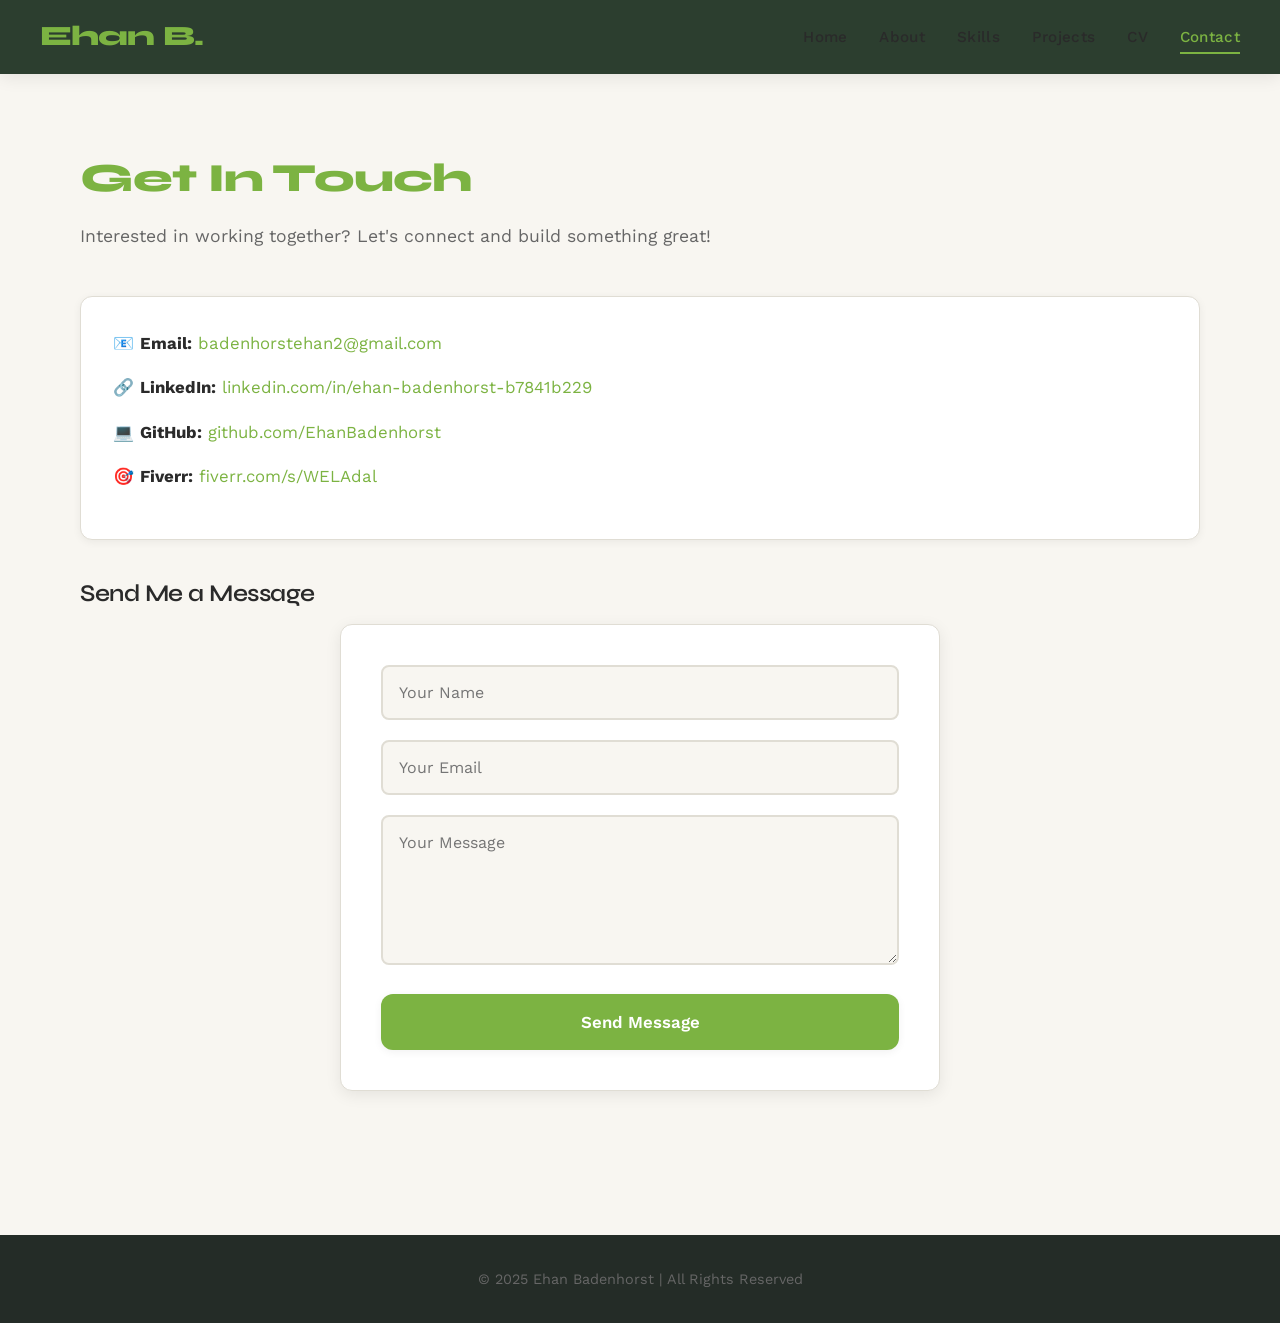
==== contact.html @ 73010ee7 "Add files via upload" ====
<!DOCTYPE html>
<html lang="en">

<head>
    <meta charset="UTF-8">
    <meta name="viewport" content="width=device-width, initial-scale=1.0">
    <title>Contact | Ehan Badenhorst</title>
    <link rel="stylesheet" href="style.css">
</head>

<body>
    <nav>
        <h1>Ehan B.</h1>
        <ul>
            <li><a href="home.html">Home</a></li>
            <li><a href="about.html">About</a></li>
            <li><a href="skills.html">Skills</a></li>
            <li><a href="projects.html">Projects</a></li>
            <li><a href="cv.html">CV</a></li>
            <li><a href="contact.html" class="active">Contact</a></li>
        </ul>
    </nav>

    <section>
        <h2>Get In Touch</h2>
        <p class="section-subtitle">Interested in working together? Let's connect and build something great!</p>

        <div class="contact-info">
            <p>📧 <strong>Email:</strong> <a href="mailto:badenhorstehan2@gmail.com" target="_blank">badenhorstehan2@gmail.com</a></p>
            <p>🔗 <strong>LinkedIn:</strong> <a href="https://www.linkedin.com/in/ehan-badenhorst-b7841b229/" target="_blank">linkedin.com/in/ehan-badenhorst-b7841b229</a></p>
            <p>💻 <strong>GitHub:</strong> <a href="https://github.com/EhanBadenhorst" target="_blank">github.com/EhanBadenhorst</a></p>
            <p>🎯 <strong>Fiverr:</strong> <a href="https://www.fiverr.com/s/WELAdal" target="_blank">fiverr.com/s/WELAdal</a></p>
        </div>

        <h3 style="margin-top: 2.5rem; margin-bottom: 1rem;">Send Me a Message</h3>

        <form action="https://formspree.io/f/movnrdbk" method="POST" class="contact-form">
            <input type="text" name="name" placeholder="Your Name" required>
            <input type="email" name="email" placeholder="Your Email" required>
            <textarea name="message" placeholder="Your Message" required></textarea>
            <button type="submit" class="btn btn-primary">Send Message</button>
        </form>
    </section>

    <footer>
        &copy; 2025 Ehan Badenhorst | All Rights Reserved
    </footer>
    <script src="features.js"></script>
</body>

</html>
---- style.css ----
/* Import Distinctive Google Fonts */

@import url('https://fonts.googleapis.com/css2?family=Syne:wght@400;600;700;800&family=Work+Sans:wght@300;400;500;600&display=swap');

/* -------------------------
   Theme variables - Enhanced
   ------------------------- */

:root {
    /* Light Theme - Agricultural/Earthy Sophistication */
    --bg-color: #f8f6f1;
    --bg-secondary: #ebe8df;
    --text-color: #2a2a2a;
    --text-muted: #666666;
    --accent-color: #7cb342;
    --accent-hover: #689f38;
    --accent-light: #aed581;
    --card-bg: #ffffff;
    --card-border: #e0ddd4;
    --nav-bg: #2c3e2f;
    --footer-bg: #242c27;
    --shadow-sm: 0 2px 8px rgba(0, 0, 0, 0.06);
    --shadow-md: 0 4px 16px rgba(0, 0, 0, 0.08);
    --shadow-lg: 0 8px 32px rgba(0, 0, 0, 0.12);
    --transition-speed: 0.3s;
    --border-radius: 12px;
}


/* Dark Mode Variables */

body.dark-theme {
    --bg-color: #0f1410;
    --bg-secondary: #1a1f1c;
    --text-color: #e8e8e8;
    --text-muted: #a0a0a0;
    --accent-color: #7cb342;
    --accent-hover: #8bc34a;
    --accent-light: #558b2f;
    --card-bg: #1e251f;
    --card-border: #2a332c;
    --nav-bg: #131713;
    --footer-bg: #0d0f0d;
    --shadow-sm: 0 2px 8px rgba(0, 0, 0, 0.3);
    --shadow-md: 0 4px 16px rgba(0, 0, 0, 0.4);
    --shadow-lg: 0 8px 32px rgba(0, 0, 0, 0.5);
}


/* -------------------------
   Base layout
   ------------------------- */

* {
    margin: 0;
    padding: 0;
    box-sizing: border-box;
}

body {
    background-color: var(--bg-color);
    color: var(--text-color);
    line-height: 1.7;
    font-family: 'Work Sans', -apple-system, BlinkMacSystemFont, sans-serif;
    transition: background-color var(--transition-speed) ease, color var(--transition-speed) ease;
    overflow-x: hidden;
    font-size: 16px;
    -webkit-font-smoothing: antialiased;
    -moz-osx-font-smoothing: grayscale;
}


/* -------------------------
   Typography Hierarchy
   ------------------------- */

h1,
h2,
h3,
h4,
h5,
h6 {
    font-family: 'Syne', sans-serif;
    font-weight: 700;
    line-height: 1.2;
    letter-spacing: -0.02em;
}

h2 {
    color: var(--accent-color);
    margin-bottom: 0.5em;
    font-size: 2.5rem;
    font-weight: 800;
}

h3 {
    color: var(--text-color);
    margin-bottom: 0.75em;
    margin-top: 1.5em;
    font-size: 1.5rem;
    font-weight: 600;
}

.section-subtitle {
    color: var(--text-muted);
    font-size: 1.1rem;
    margin-bottom: 2.5em;
    font-weight: 400;
}


/* -------------------------
   Navbar - Desktop
   ------------------------- */

nav {
    background: var(--nav-bg);
    padding: 1.25rem 2.5rem;
    display: flex;
    justify-content: space-between;
    align-items: center;
    position: sticky;
    top: 0;
    z-index: 1000;
    transition: all var(--transition-speed) ease;
    box-shadow: var(--shadow-md);
    backdrop-filter: blur(10px);
}

nav h1 {
    color: var(--accent-color);
    font-size: 1.75rem;
    font-weight: 800;
    animation: slideInLeft 0.6s ease;
    letter-spacing: -0.03em;
}

nav ul {
    list-style: none;
    display: flex;
    gap: 2rem;
    animation: slideInRight 0.6s ease;
}

nav ul li a {
    color: var(--text-color);
    text-decoration: none;
    font-weight: 500;
    position: relative;
    transition: color var(--transition-speed) ease;
    padding: 0.5rem 0;
    font-size: 0.95rem;
    letter-spacing: 0.02em;
}

nav ul li a::after {
    content: '';
    position: absolute;
    bottom: 0;
    left: 50%;
    width: 0;
    height: 2px;
    background: var(--accent-color);
    transition: width 0.3s ease, left 0.3s ease;
}

nav ul li a:hover::after,
nav ul li a.active::after {
    width: 100%;
    left: 0;
}

nav ul li a:hover,
nav ul li a.active {
    color: var(--accent-color);
}


/* -------------------------
   Mobile Nav Scroll Hide
   ------------------------- */

nav {
    transition: transform 0.3s ease, opacity 0.3s ease, background var(--transition-speed) ease;
}

nav.nav-hidden {
    transform: translateY(-100%);
    opacity: 0;
    pointer-events: none;
}

@media (min-width: 769px) {
    nav.nav-hidden {
        transform: translateY(0);
        opacity: 1;
        pointer-events: all;
    }
}


/* -------------------------
   Theme Toggle Button
   ------------------------- */

.theme-toggle {
    background: var(--accent-color);
    color: white;
    border: none;
    padding: 0.65rem 1.25rem;
    border-radius: 50px;
    cursor: pointer;
    font-weight: 600;
    transition: all var(--transition-speed) ease;
    margin-left: 2rem;
    display: flex;
    align-items: center;
    gap: 0.5rem;
    font-family: 'Work Sans', sans-serif;
    font-size: 0.9rem;
    box-shadow: var(--shadow-sm);
}

.theme-toggle:hover {
    transform: translateY(-2px);
    box-shadow: var(--shadow-md);
    background: var(--accent-hover);
}


/* -------------------------
   Page sections
   ------------------------- */

section {
    padding: 5rem 2.5rem;
    max-width: 1200px;
    margin: auto;
    animation: fadeInUp 0.8s ease;
}

section p {
    margin-bottom: 1.2em;
    animation: fadeIn 0.8s ease;
    color: var(--text-color);
}


/* -------------------------
   Buttons - Enhanced
   ------------------------- */

.btn {
    display: inline-block;
    padding: 0.8rem 1.75rem;
    background: var(--accent-color);
    color: white;
    border-radius: var(--border-radius);
    text-decoration: none;
    transition: all var(--transition-speed) ease;
    margin-right: 0.75rem;
    margin-top: 0.75rem;
    font-weight: 600;
    font-family: 'Work Sans', sans-serif;
    font-size: 0.95rem;
    border: 2px solid transparent;
    box-shadow: var(--shadow-sm);
}

.btn:hover {
    transform: translateY(-3px);
    background: var(--accent-hover);
    box-shadow: var(--shadow-md);
}

.btn-primary {
    background: var(--accent-color);
    color: white;
}

.btn-secondary {
    background: transparent;
    color: var(--accent-color);
    border: 2px solid var(--accent-color);
}

.btn-secondary:hover {
    background: var(--accent-color);
    color: white;
}


/* -------------------------
   Project Filters - Enhanced
   ------------------------- */

.project-filters {
    display: flex;
    gap: 0.75rem;
    flex-wrap: wrap;
    margin-bottom: 3rem;
    animation: fadeIn 0.6s ease;
}

.filter-btn {
    padding: 0.65rem 1.5rem;
    background: var(--card-bg);
    color: var(--text-color);
    border: 2px solid var(--card-border);
    border-radius: 50px;
    cursor: pointer;
    font-weight: 500;
    transition: all var(--transition-speed) ease;
    font-family: 'Work Sans', sans-serif;
    font-size: 0.9rem;
}

.filter-btn:hover {
    border-color: var(--accent-color);
    transform: translateY(-2px);
    box-shadow: var(--shadow-sm);
}

.filter-btn.active {
    background: var(--accent-color);
    color: white;
    border-color: var(--accent-color);
}


/* -------------------------
   Project Cards - Premium Design
   ------------------------- */

.projects {
    display: grid;
    grid-template-columns: repeat(auto-fit, minmax(320px, 1fr));
    gap: 2rem;
}

.card {
    background: var(--card-bg);
    padding: 2rem;
    border-radius: var(--border-radius);
    transition: all var(--transition-speed) ease;
    animation: fadeInUp 0.6s ease;
    animation-fill-mode: both;
    border: 1px solid var(--card-border);
    box-shadow: var(--shadow-sm);
    position: relative;
    overflow: hidden;
}

.card::before {
    content: '';
    position: absolute;
    top: 0;
    left: 0;
    width: 100%;
    height: 4px;
    background: linear-gradient(90deg, var(--accent-color), var(--accent-light));
    transform: scaleX(0);
    transform-origin: left;
    transition: transform var(--transition-speed) ease;
}

.card:hover::before {
    transform: scaleX(1);
}

.card:nth-child(1) {
    animation-delay: 0.1s;
}

.card:nth-child(2) {
    animation-delay: 0.2s;
}

.card:nth-child(3) {
    animation-delay: 0.3s;
}

.card:nth-child(4) {
    animation-delay: 0.4s;
}

.card:hover {
    transform: translateY(-8px);
    box-shadow: var(--shadow-lg);
    border-color: var(--accent-color);
}

.card.hidden {
    display: none;
}

.card h3 {
    margin-top: 0.5rem;
    margin-bottom: 0.5rem;
    font-size: 1.5rem;
}

.card p {
    margin-bottom: 0.75rem;
    line-height: 1.6;
}


/* -------------------------
   Featured Project Card
   ------------------------- */

.featured-card {
    grid-column: 1 / -1;
    background: linear-gradient(135deg, var(--card-bg) 0%, var(--bg-secondary) 100%);
    border: 2px solid var(--accent-color);
    padding: 2.5rem;
    box-shadow: var(--shadow-lg);
}

.featured-card::before {
    background: linear-gradient(90deg, var(--accent-color), var(--accent-hover));
    height: 6px;
    transform: scaleX(1);
}

.featured-badge {
    display: inline-block;
    background: var(--accent-color);
    color: white;
    padding: 0.5rem 1rem;
    border-radius: 50px;
    font-size: 0.85rem;
    font-weight: 600;
    margin-bottom: 1rem;
    letter-spacing: 0.05em;
}

.project-subtitle {
    color: var(--text-muted);
    font-size: 1.1rem;
    font-style: italic;
    margin-bottom: 1rem;
}

.tech-stack {
    display: flex;
    flex-wrap: wrap;
    gap: 0.5rem;
    margin: 1.25rem 0;
}

.tech-tag {
    background: var(--bg-secondary);
    color: var(--text-color);
    padding: 0.4rem 0.9rem;
    border-radius: 6px;
    font-size: 0.85rem;
    font-weight: 500;
    border: 1px solid var(--card-border);
}

.key-feature {
    background: var(--bg-secondary);
    padding: 1rem;
    border-radius: 8px;
    border-left: 4px solid var(--accent-color);
    margin: 1.25rem 0;
}

.project-links {
    display: flex;
    gap: 1rem;
    margin-top: 1.5rem;
    flex-wrap: wrap;
}


/* -------------------------
   CV & Profile - Enhanced
   ------------------------- */

.cv-img {
    max-width: 100%;
    height: auto;
    border: 1px solid var(--card-border);
    border-radius: var(--border-radius);
    transition: transform var(--transition-speed) ease;
    box-shadow: var(--shadow-md);
}

.cv-img:hover {
    transform: scale(1.02);
    box-shadow: var(--shadow-lg);
}

.intro-container {
    display: flex;
    align-items: flex-start;
    gap: 3rem;
    flex-wrap: wrap;
    animation: fadeInUp 0.8s ease;
}

.profile-pic {
    width: 240px;
    height: 240px;
    object-fit: cover;
    border-radius: 20px;
    box-shadow: var(--shadow-lg);
    border: 4px solid var(--accent-color);
    background: var(--bg-secondary);
    margin-bottom: 1rem;
    transition: all var(--transition-speed) ease;
    animation: fadeIn 1s ease;
}

.profile-pic:hover {
    transform: scale(1.05) rotate(-2deg);
    box-shadow: var(--shadow-lg);
}

.intro-text {
    flex: 1 1 400px;
    min-width: 300px;
}

.intro-text h2 {
    margin-bottom: 0.5rem;
}


/* -------------------------
   Skills List - Enhanced
   ------------------------- */

section ul {
    list-style: none;
    padding-left: 0;
}

section ul li {
    padding: 1rem 1.25rem;
    margin: 0.75rem 0;
    background: var(--card-bg);
    border-radius: var(--border-radius);
    transition: all var(--transition-speed) ease;
    animation: fadeInLeft 0.6s ease;
    animation-fill-mode: both;
    border-left: 4px solid transparent;
    border: 1px solid var(--card-border);
    box-shadow: var(--shadow-sm);
}

section ul li:nth-child(1) {
    animation-delay: 0.1s;
}

section ul li:nth-child(2) {
    animation-delay: 0.15s;
}

section ul li:nth-child(3) {
    animation-delay: 0.2s;
}

section ul li:nth-child(4) {
    animation-delay: 0.25s;
}

section ul li:nth-child(5) {
    animation-delay: 0.3s;
}

section ul li:hover {
    transform: translateX(10px);
    border-left-color: var(--accent-color);
    box-shadow: var(--shadow-md);
}


/* -------------------------
   Contact Page Styles
   ------------------------- */

.contact-info {
    background: var(--card-bg);
    padding: 2rem;
    border-radius: var(--border-radius);
    margin-bottom: 2rem;
    border: 1px solid var(--card-border);
    box-shadow: var(--shadow-sm);
}

.contact-info p {
    margin-bottom: 1rem;
    font-size: 1.05rem;
}

.contact-info a {
    color: var(--accent-color);
    text-decoration: none;
    transition: color var(--transition-speed) ease;
}

.contact-info a:hover {
    color: var(--accent-hover);
    text-decoration: underline;
}

.contact-form {
    background: var(--card-bg);
    padding: 2.5rem;
    border-radius: var(--border-radius);
    box-shadow: var(--shadow-md);
    max-width: 600px;
    margin: 0 auto;
    border: 1px solid var(--card-border);
}

.contact-form input[type="text"],
.contact-form input[type="email"],
.contact-form textarea {
    width: 100%;
    padding: 1rem;
    margin-bottom: 1.25rem;
    border: 2px solid var(--card-border);
    border-radius: 8px;
    font-size: 1rem;
    font-family: 'Work Sans', sans-serif;
    background: var(--bg-color);
    color: var(--text-color);
    transition: border-color var(--transition-speed) ease, box-shadow var(--transition-speed) ease;
    box-sizing: border-box;
}

.contact-form input[type="text"]:focus,
.contact-form input[type="email"]:focus,
.contact-form textarea:focus {
    border-color: var(--accent-color);
    outline: none;
    box-shadow: 0 0 0 3px rgba(124, 179, 66, 0.1);
}

.contact-form textarea {
    min-height: 150px;
    resize: vertical;
}

.contact-form button.btn {
    width: 100%;
    margin: 0;
    padding: 1rem;
    font-size: 1.05rem;
    cursor: pointer;
}


/* -------------------------
   Footer - Enhanced
   ------------------------- */

footer {
    text-align: center;
    padding: 2rem;
    background: var(--footer-bg);
    margin-top: 4rem;
    font-size: 0.9rem;
    transition: background var(--transition-speed) ease;
    color: var(--text-muted);
}


/* -------------------------
   Animations
   ------------------------- */

@keyframes fadeIn {
    from {
        opacity: 0;
    }
    to {
        opacity: 1;
    }
}

@keyframes fadeInUp {
    from {
        opacity: 0;
        transform: translateY(30px);
    }
    to {
        opacity: 1;
        transform: translateY(0);
    }
}

@keyframes fadeInLeft {
    from {
        opacity: 0;
        transform: translateX(-20px);
    }
    to {
        opacity: 1;
        transform: translateX(0);
    }
}

@keyframes slideInLeft {
    from {
        opacity: 0;
        transform: translateX(-50px);
    }
    to {
        opacity: 1;
        transform: translateX(0);
    }
}

@keyframes slideInRight {
    from {
        opacity: 0;
        transform: translateX(50px);
    }
    to {
        opacity: 1;
        transform: translateX(0);
    }
}

.scroll-reveal {
    opacity: 0;
    transform: translateY(30px);
    transition: opacity 0.6s ease, transform 0.6s ease;
}

.scroll-reveal.revealed {
    opacity: 1;
    transform: translateY(0);
}


/* -------------------------
   MOBILE RESPONSIVE
   ------------------------- */

@media (max-width: 768px) {
    /* Typography adjustments */
    h2 {
        font-size: 2rem;
    }
    h3 {
        font-size: 1.3rem;
    }
    /* Navigation - Stack vertically, compact */
    nav {
        flex-direction: column;
        gap: 1rem;
        padding: 1rem 1.5rem;
    }
    nav h1 {
        font-size: 1.5rem;
    }
    nav ul {
        flex-direction: column;
        gap: 0.5rem;
        text-align: center;
        width: 100%;
    }
    nav ul li a {
        font-size: 0.9rem;
        padding: 0.65rem 1rem;
        display: block;
    }
    .theme-toggle {
        margin-left: 0;
        font-size: 0.85rem;
        padding: 0.6rem 1.2rem;
    }
    /* Content adjustments */
    section {
        padding: 3rem 1.5rem;
    }
    .intro-container {
        flex-direction: column;
        align-items: center;
        text-align: center;
        gap: 2rem;
    }
    .profile-pic {
        width: 200px;
        height: 200px;
        margin-bottom: 1.5rem;
    }
    .intro-text {
        min-width: 0;
    }
    /* Project filters wrap better */
    .project-filters {
        justify-content: center;
        gap: 0.5rem;
    }
    .filter-btn {
        font-size: 0.85rem;
        padding: 0.5rem 1rem;
    }
    /* Cards full width on small screens */
    .projects {
        grid-template-columns: 1fr;
        gap: 1.5rem;
    }
    .featured-card {
        padding: 1.75rem;
    }
    .tech-stack {
        gap: 0.4rem;
    }
    .tech-tag {
        font-size: 0.8rem;
        padding: 0.35rem 0.75rem;
    }
    /* Buttons stack better */
    .btn {
        display: block;
        margin: 0.5rem auto;
        text-align: center;
        max-width: 280px;
    }
    .project-links {
        flex-direction: column;
        gap: 0.5rem;
    }
    .project-links .btn {
        width: 100%;
        max-width: none;
    }
}


/* Extra small screens */

@media (max-width: 480px) {
    h2 {
        font-size: 1.75rem;
    }
    nav h1 {
        font-size: 1.3rem;
    }
    nav ul li a {
        font-size: 0.85rem;
        padding: 0.5rem 0.75rem;
    }
    .theme-toggle {
        font-size: 0.8rem;
        padding: 0.5rem 1rem;
    }
    .profile-pic {
        width: 170px;
        height: 170px;
    }
    section {
        padding: 2.5rem 1.25rem;
    }
    .card {
        padding: 1.5rem;
    }
    .featured-card {
        padding: 1.5rem;
    }
}
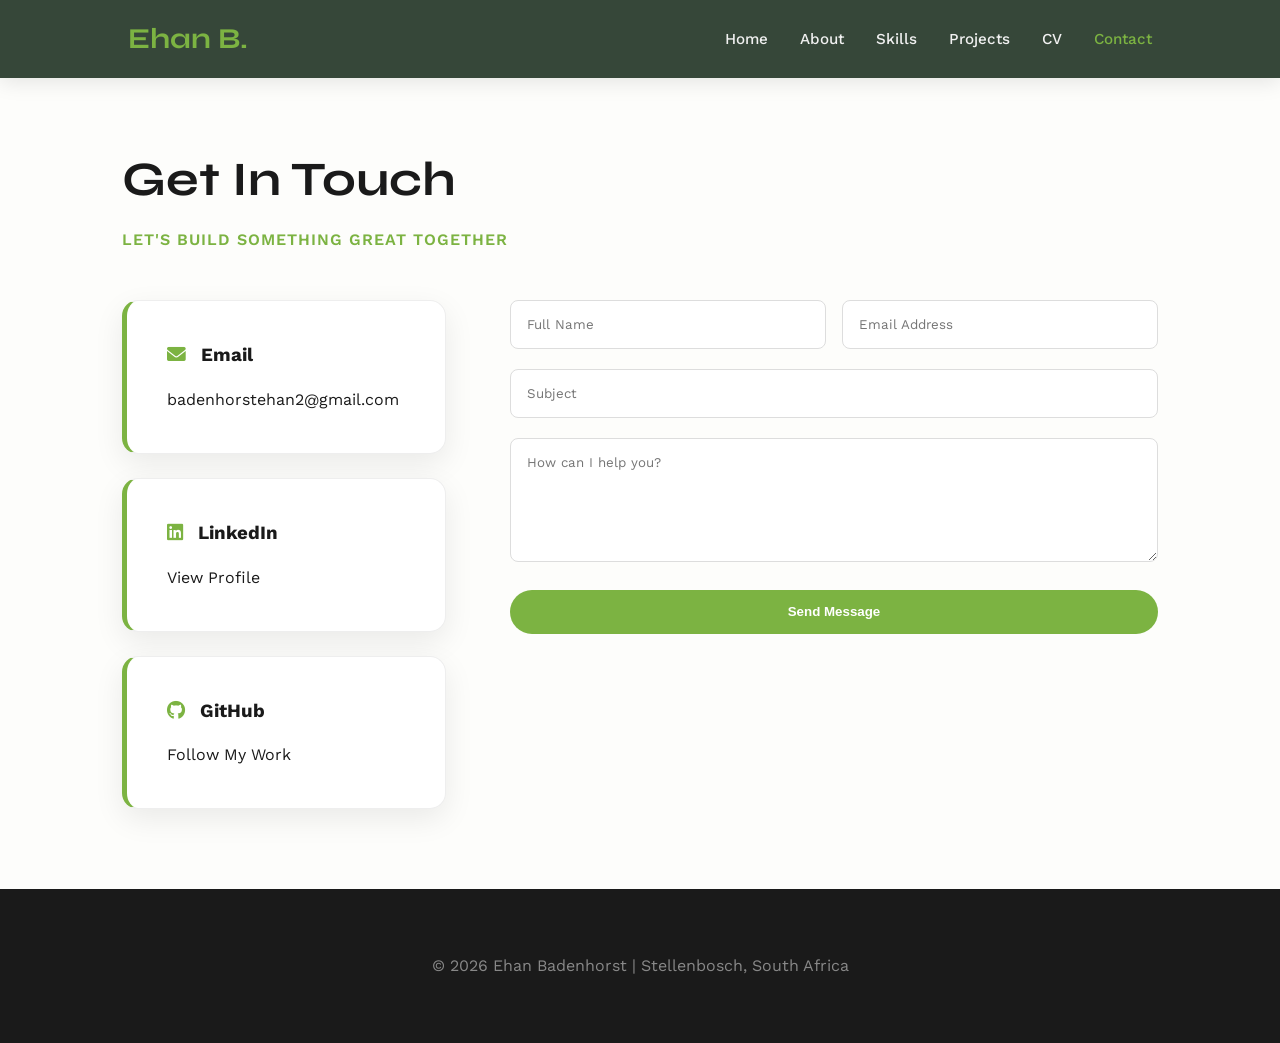
==== commit 4958b353: "Fixing contact pedge and css" ====
--- a/contact.html
+++ b/contact.html
@@ -6,6 +6,7 @@
     <meta name="viewport" content="width=device-width, initial-scale=1.0">
     <title>Contact | Ehan Badenhorst</title>
     <link rel="stylesheet" href="style.css">
+    <link rel="stylesheet" href="https://cdnjs.cloudflare.com/ajax/libs/font-awesome/6.0.0/css/all.min.css">
 </head>
 
 <body>
@@ -23,29 +24,43 @@
 
     <section>
         <h2>Get In Touch</h2>
-        <p class="section-subtitle">Interested in working together? Let's connect and build something great!</p>
+        <span class="section-subtitle">Let's build something great together</span>
 
-        <div class="contact-info">
-            <p>📧 <strong>Email:</strong> <a href="mailto:badenhorstehan2@gmail.com" target="_blank">badenhorstehan2@gmail.com</a></p>
-            <p>🔗 <strong>LinkedIn:</strong> <a href="https://www.linkedin.com/in/ehan-badenhorst-b7841b229/" target="_blank">linkedin.com/in/ehan-badenhorst-b7841b229</a></p>
-            <p>💻 <strong>GitHub:</strong> <a href="https://github.com/EhanBadenhorst" target="_blank">github.com/EhanBadenhorst</a></p>
-            <p>🎯 <strong>Fiverr:</strong> <a href="https://www.fiverr.com/s/WELAdal" target="_blank">fiverr.com/s/WELAdal</a></p>
+        <div class="intro-container" style="align-items: flex-start; gap: 4rem;">
+            <div class="contact-sidebar">
+                <div class="card" style="margin-bottom: 1.5rem; border-left: 5px solid var(--primary);">
+                    <h3 style="margin-top: 0;"><i class="fa-solid fa-envelope" style="color: var(--primary); margin-right: 10px;"></i> Email</h3>
+                    <p><a href="mailto:badenhorstehan2@gmail.com" style="text-decoration: none; color: var(--text-main);">badenhorstehan2@gmail.com</a></p>
+                </div>
+
+                <div class="card" style="margin-bottom: 1.5rem; border-left: 5px solid var(--primary);">
+                    <h3 style="margin-top: 0;"><i class="fa-brands fa-linkedin" style="color: var(--primary); margin-right: 10px;"></i> LinkedIn</h3>
+                    <p><a href="https://www.linkedin.com/in/ehan-badenhorst-b7841b229/" target="_blank" style="text-decoration: none; color: var(--text-main);">View Profile</a></p>
+                </div>
+
+                <div class="card" style="border-left: 5px solid var(--primary);">
+                    <h3 style="margin-top: 0;"><i class="fa-brands fa-github" style="color: var(--primary); margin-right: 10px;"></i> GitHub</h3>
+                    <p><a href="https://github.com/ecode-22" style="text-decoration: none; color: var(--text-main);">Follow My Work</a></p>
+                </div>
+            </div>
+
+            <div class="contact-main">
+                <form action="https://formspree.io/f/movnrdbk" method="POST" class="contact-form" style="max-width: 100%; margin: 0;">
+                    <div style="display: grid; grid-template-columns: 1fr 1fr; gap: 1rem;">
+                        <input type="text" name="name" placeholder="Full Name" required>
+                        <input type="email" name="email" placeholder="Email Address" required>
+                    </div>
+                    <input type="text" name="subject" placeholder="Subject">
+                    <textarea name="message" placeholder="How can I help you?" rows="6" required></textarea>
+                    <button type="submit" class="btn btn-primary" style="width: 100%;">Send Message</button>
+                </form>
+            </div>
         </div>
-
-        <h3 style="margin-top: 2.5rem; margin-bottom: 1rem;">Send Me a Message</h3>
-
-        <form action="https://formspree.io/f/movnrdbk" method="POST" class="contact-form">
-            <input type="text" name="name" placeholder="Your Name" required>
-            <input type="email" name="email" placeholder="Your Email" required>
-            <textarea name="message" placeholder="Your Message" required></textarea>
-            <button type="submit" class="btn btn-primary">Send Message</button>
-        </form>
     </section>
 
     <footer>
-        &copy; 2025 Ehan Badenhorst | All Rights Reserved
+        &copy; 2026 Ehan Badenhorst | Stellenbosch, South Africa
     </footer>
-    <script src="features.js"></script>
 </body>
 
 </html>
--- a/style.css
+++ b/style.css
@@ -1,55 +1,16 @@
-/* Import Distinctive Google Fonts */
-
-@import url('https://fonts.googleapis.com/css2?family=Syne:wght@400;600;700;800&family=Work+Sans:wght@300;400;500;600&display=swap');
-
-/* -------------------------
-   Theme variables - Enhanced
-   ------------------------- */
-
+/* Ehan Badenhorst - Premium Portfolio Styling */
+
+@import url('https://fonts.googleapis.com/css2?family=Syne:wght@600;800&family=Work+Sans:wght@300;400;500&display=swap');
 :root {
-    /* Light Theme - Agricultural/Earthy Sophistication */
-    --bg-color: #f8f6f1;
-    --bg-secondary: #ebe8df;
-    --text-color: #2a2a2a;
-    --text-muted: #666666;
-    --accent-color: #7cb342;
-    --accent-hover: #689f38;
-    --accent-light: #aed581;
-    --card-bg: #ffffff;
-    --card-border: #e0ddd4;
-    --nav-bg: #2c3e2f;
-    --footer-bg: #242c27;
-    --shadow-sm: 0 2px 8px rgba(0, 0, 0, 0.06);
-    --shadow-md: 0 4px 16px rgba(0, 0, 0, 0.08);
-    --shadow-lg: 0 8px 32px rgba(0, 0, 0, 0.12);
-    --transition-speed: 0.3s;
-    --border-radius: 12px;
-}
-
-
-/* Dark Mode Variables */
-
-body.dark-theme {
-    --bg-color: #0f1410;
-    --bg-secondary: #1a1f1c;
-    --text-color: #e8e8e8;
-    --text-muted: #a0a0a0;
-    --accent-color: #7cb342;
-    --accent-hover: #8bc34a;
-    --accent-light: #558b2f;
-    --card-bg: #1e251f;
-    --card-border: #2a332c;
-    --nav-bg: #131713;
-    --footer-bg: #0d0f0d;
-    --shadow-sm: 0 2px 8px rgba(0, 0, 0, 0.3);
-    --shadow-md: 0 4px 16px rgba(0, 0, 0, 0.4);
-    --shadow-lg: 0 8px 32px rgba(0, 0, 0, 0.5);
-}
-
-
-/* -------------------------
-   Base layout
-   ------------------------- */
+    --primary: #7cb342;
+    --primary-dark: #558b2f;
+    --bg-light: #fdfdfb;
+    --text-main: #1a1a1a;
+    --text-muted: #5f6368;
+    --glass-nav: rgba(44, 62, 47, 0.95);
+    --card-shadow: 0 10px 30px rgba(0, 0, 0, 0.08);
+    --radius: 16px;
+}
 
 * {
     margin: 0;
@@ -58,564 +19,245 @@
 }
 
 body {
-    background-color: var(--bg-color);
-    color: var(--text-color);
-    line-height: 1.7;
-    font-family: 'Work Sans', -apple-system, BlinkMacSystemFont, sans-serif;
-    transition: background-color var(--transition-speed) ease, color var(--transition-speed) ease;
+    font-family: 'Work Sans', sans-serif;
+    background-color: var(--bg-light);
+    color: var(--text-main);
+    line-height: 1.6;
     overflow-x: hidden;
-    font-size: 16px;
-    -webkit-font-smoothing: antialiased;
-    -moz-osx-font-smoothing: grayscale;
-}
-
-
-/* -------------------------
-   Typography Hierarchy
-   ------------------------- */
-
-h1,
-h2,
-h3,
-h4,
-h5,
-h6 {
-    font-family: 'Syne', sans-serif;
-    font-weight: 700;
-    line-height: 1.2;
-    letter-spacing: -0.02em;
-}
-
-h2 {
-    color: var(--accent-color);
-    margin-bottom: 0.5em;
-    font-size: 2.5rem;
-    font-weight: 800;
-}
-
-h3 {
-    color: var(--text-color);
-    margin-bottom: 0.75em;
-    margin-top: 1.5em;
-    font-size: 1.5rem;
-    font-weight: 600;
-}
-
-.section-subtitle {
-    color: var(--text-muted);
-    font-size: 1.1rem;
-    margin-bottom: 2.5em;
-    font-weight: 400;
-}
-
-
-/* -------------------------
-   Navbar - Desktop
-   ------------------------- */
+}
+
+
+/* Glassmorphism Navigation */
 
 nav {
-    background: var(--nav-bg);
-    padding: 1.25rem 2.5rem;
+    background: var(--glass-nav);
+    backdrop-filter: blur(10px);
+    padding: 1rem 10%;
     display: flex;
     justify-content: space-between;
     align-items: center;
     position: sticky;
     top: 0;
     z-index: 1000;
-    transition: all var(--transition-speed) ease;
-    box-shadow: var(--shadow-md);
-    backdrop-filter: blur(10px);
+    box-shadow: 0 4px 20px rgba(0, 0, 0, 0.1);
 }
 
 nav h1 {
-    color: var(--accent-color);
-    font-size: 1.75rem;
-    font-weight: 800;
-    animation: slideInLeft 0.6s ease;
-    letter-spacing: -0.03em;
+    color: var(--primary);
+    font-family: 'Syne';
+    font-size: 1.8rem;
 }
 
 nav ul {
+    display: flex;
     list-style: none;
-    display: flex;
     gap: 2rem;
-    animation: slideInRight 0.6s ease;
 }
 
 nav ul li a {
-    color: var(--text-color);
+    color: #f1f1f1;
     text-decoration: none;
     font-weight: 500;
-    position: relative;
-    transition: color var(--transition-speed) ease;
-    padding: 0.5rem 0;
     font-size: 0.95rem;
-    letter-spacing: 0.02em;
-}
-
-nav ul li a::after {
-    content: '';
-    position: absolute;
-    bottom: 0;
-    left: 50%;
-    width: 0;
-    height: 2px;
-    background: var(--accent-color);
-    transition: width 0.3s ease, left 0.3s ease;
-}
-
-nav ul li a:hover::after,
-nav ul li a.active::after {
-    width: 100%;
-    left: 0;
+    transition: color 0.3s;
 }
 
 nav ul li a:hover,
 nav ul li a.active {
-    color: var(--accent-color);
-}
-
-
-/* -------------------------
-   Mobile Nav Scroll Hide
-   ------------------------- */
-
-nav {
-    transition: transform 0.3s ease, opacity 0.3s ease, background var(--transition-speed) ease;
-}
-
-nav.nav-hidden {
-    transform: translateY(-100%);
-    opacity: 0;
-    pointer-events: none;
-}
-
-@media (min-width: 769px) {
-    nav.nav-hidden {
-        transform: translateY(0);
-        opacity: 1;
-        pointer-events: all;
-    }
-}
-
-
-/* -------------------------
-   Theme Toggle Button
-   ------------------------- */
-
-.theme-toggle {
-    background: var(--accent-color);
+    color: var(--primary);
+}
+
+
+/* Main Section Layout */
+
+section {
+    max-width: 1100px;
+    margin: 4rem auto;
+    padding: 0 2rem;
+}
+
+h2 {
+    font-family: 'Syne';
+    font-size: 3rem;
+    margin-bottom: 0.5rem;
+    color: var(--text-main);
+}
+
+.section-subtitle {
+    color: var(--primary);
+    font-weight: 600;
+    text-transform: uppercase;
+    letter-spacing: 1px;
+    margin-bottom: 3rem;
+    display: block;
+}
+
+
+/* Intro / Profile Section */
+
+.intro-container {
+    display: grid;
+    grid-template-columns: 1fr 2fr;
+    gap: 4rem;
+    align-items: center;
+}
+
+.profile-pic {
+    width: 100%;
+    max-width: 320px;
+    border-radius: var(--radius);
+    box-shadow: var(--card-shadow);
+    border: 5px solid white;
+    transform: rotate(-2deg);
+    transition: 0.5s;
+}
+
+.profile-pic:hover {
+    transform: rotate(0deg) scale(1.02);
+}
+
+
+/* Modern Project Cards */
+
+.projects {
+    display: grid;
+    grid-template-columns: repeat(auto-fit, minmax(300px, 1fr));
+    gap: 2rem;
+}
+
+.card {
+    background: white;
+    padding: 2.5rem;
+    border-radius: var(--radius);
+    box-shadow: var(--card-shadow);
+    border: 1px solid #eee;
+    transition: all 0.4s cubic-bezier(0.175, 0.885, 0.32, 1.275);
+}
+
+.card:hover {
+    transform: translateY(-12px);
+    border-color: var(--primary);
+}
+
+.card h3 {
+    margin-bottom: 1rem;
+    color: var(--text-main);
+}
+
+
+/* List Styles */
+
+ul.skill-list {
+    list-style: none;
+}
+
+ul.skill-list li {
+    background: white;
+    margin-bottom: 1rem;
+    padding: 1.5rem;
+    border-radius: var(--radius);
+    box-shadow: var(--card-shadow);
+    border-left: 5px solid var(--primary);
+}
+
+
+/* Professional Buttons */
+
+.btn {
+    padding: 0.9rem 2rem;
+    border-radius: 50px;
+    text-decoration: none;
+    font-weight: 600;
+    display: inline-block;
+    transition: 0.3s;
+    border: none;
+    cursor: pointer;
+}
+
+.btn-primary {
+    background: var(--primary);
     color: white;
-    border: none;
-    padding: 0.65rem 1.25rem;
-    border-radius: 50px;
-    cursor: pointer;
-    font-weight: 600;
-    transition: all var(--transition-speed) ease;
-    margin-left: 2rem;
-    display: flex;
-    align-items: center;
-    gap: 0.5rem;
-    font-family: 'Work Sans', sans-serif;
-    font-size: 0.9rem;
-    box-shadow: var(--shadow-sm);
-}
-
-.theme-toggle:hover {
-    transform: translateY(-2px);
-    box-shadow: var(--shadow-md);
-    background: var(--accent-hover);
-}
-
-
-/* -------------------------
-   Page sections
-   ------------------------- */
-
-section {
-    padding: 5rem 2.5rem;
-    max-width: 1200px;
-    margin: auto;
-    animation: fadeInUp 0.8s ease;
-}
-
-section p {
-    margin-bottom: 1.2em;
-    animation: fadeIn 0.8s ease;
-    color: var(--text-color);
-}
-
-
-/* -------------------------
-   Buttons - Enhanced
-   ------------------------- */
-
-.btn {
-    display: inline-block;
-    padding: 0.8rem 1.75rem;
-    background: var(--accent-color);
-    color: white;
-    border-radius: var(--border-radius);
-    text-decoration: none;
-    transition: all var(--transition-speed) ease;
-    margin-right: 0.75rem;
-    margin-top: 0.75rem;
-    font-weight: 600;
-    font-family: 'Work Sans', sans-serif;
-    font-size: 0.95rem;
-    border: 2px solid transparent;
-    box-shadow: var(--shadow-sm);
-}
-
-.btn:hover {
-    transform: translateY(-3px);
-    background: var(--accent-hover);
-    box-shadow: var(--shadow-md);
-}
-
-.btn-primary {
-    background: var(--accent-color);
-    color: white;
+}
+
+.btn-primary:hover {
+    background: var(--primary-dark);
+    box-shadow: 0 8px 20px rgba(124, 179, 66, 0.3);
 }
 
 .btn-secondary {
     background: transparent;
-    color: var(--accent-color);
-    border: 2px solid var(--accent-color);
+    color: var(--primary);
+    border: 2px solid var(--primary);
+    margin-left: 10px;
 }
 
 .btn-secondary:hover {
-    background: var(--accent-color);
+    background: var(--primary);
     color: white;
 }
 
 
-/* -------------------------
-   Project Filters - Enhanced
-   ------------------------- */
-
-.project-filters {
-    display: flex;
-    gap: 0.75rem;
-    flex-wrap: wrap;
-    margin-bottom: 3rem;
-    animation: fadeIn 0.6s ease;
-}
-
-.filter-btn {
-    padding: 0.65rem 1.5rem;
-    background: var(--card-bg);
-    color: var(--text-color);
-    border: 2px solid var(--card-border);
-    border-radius: 50px;
-    cursor: pointer;
-    font-weight: 500;
-    transition: all var(--transition-speed) ease;
-    font-family: 'Work Sans', sans-serif;
-    font-size: 0.9rem;
-}
-
-.filter-btn:hover {
-    border-color: var(--accent-color);
-    transform: translateY(-2px);
-    box-shadow: var(--shadow-sm);
-}
-
-.filter-btn.active {
-    background: var(--accent-color);
-    color: white;
-    border-color: var(--accent-color);
-}
-
-
-/* -------------------------
-   Project Cards - Premium Design
-   ------------------------- */
-
-.projects {
-    display: grid;
-    grid-template-columns: repeat(auto-fit, minmax(320px, 1fr));
-    gap: 2rem;
-}
-
-.card {
-    background: var(--card-bg);
-    padding: 2rem;
-    border-radius: var(--border-radius);
-    transition: all var(--transition-speed) ease;
-    animation: fadeInUp 0.6s ease;
-    animation-fill-mode: both;
-    border: 1px solid var(--card-border);
-    box-shadow: var(--shadow-sm);
-    position: relative;
-    overflow: hidden;
-}
-
-.card::before {
-    content: '';
-    position: absolute;
-    top: 0;
-    left: 0;
+/* CV Image Styling */
+
+.cv-container {
+    text-align: center;
+}
+
+.cv-img {
     width: 100%;
-    height: 4px;
-    background: linear-gradient(90deg, var(--accent-color), var(--accent-light));
-    transform: scaleX(0);
-    transform-origin: left;
-    transition: transform var(--transition-speed) ease;
-}
-
-.card:hover::before {
-    transform: scaleX(1);
-}
-
-.card:nth-child(1) {
-    animation-delay: 0.1s;
-}
-
-.card:nth-child(2) {
-    animation-delay: 0.2s;
-}
-
-.card:nth-child(3) {
-    animation-delay: 0.3s;
-}
-
-.card:nth-child(4) {
-    animation-delay: 0.4s;
-}
-
-.card:hover {
-    transform: translateY(-8px);
-    box-shadow: var(--shadow-lg);
-    border-color: var(--accent-color);
-}
-
-.card.hidden {
-    display: none;
-}
-
-.card h3 {
-    margin-top: 0.5rem;
-    margin-bottom: 0.5rem;
-    font-size: 1.5rem;
-}
-
-.card p {
-    margin-bottom: 0.75rem;
-    line-height: 1.6;
-}
-
-
-/* -------------------------
-   Featured Project Card
-   ------------------------- */
-
-.featured-card {
-    grid-column: 1 / -1;
-    background: linear-gradient(135deg, var(--card-bg) 0%, var(--bg-secondary) 100%);
-    border: 2px solid var(--accent-color);
-    padding: 2.5rem;
-    box-shadow: var(--shadow-lg);
-}
-
-.featured-card::before {
-    background: linear-gradient(90deg, var(--accent-color), var(--accent-hover));
-    height: 6px;
-    transform: scaleX(1);
-}
-
-.featured-badge {
-    display: inline-block;
-    background: var(--accent-color);
-    color: white;
-    padding: 0.5rem 1rem;
-    border-radius: 50px;
-    font-size: 0.85rem;
-    font-weight: 600;
-    margin-bottom: 1rem;
-    letter-spacing: 0.05em;
-}
-
-.project-subtitle {
-    color: var(--text-muted);
-    font-size: 1.1rem;
-    font-style: italic;
-    margin-bottom: 1rem;
-}
-
-.tech-stack {
-    display: flex;
-    flex-wrap: wrap;
-    gap: 0.5rem;
-    margin: 1.25rem 0;
-}
-
-.tech-tag {
-    background: var(--bg-secondary);
-    color: var(--text-color);
-    padding: 0.4rem 0.9rem;
-    border-radius: 6px;
-    font-size: 0.85rem;
-    font-weight: 500;
-    border: 1px solid var(--card-border);
-}
-
-.key-feature {
-    background: var(--bg-secondary);
-    padding: 1rem;
+    max-width: 850px;
     border-radius: 8px;
-    border-left: 4px solid var(--accent-color);
-    margin: 1.25rem 0;
-}
-
-.project-links {
-    display: flex;
-    gap: 1rem;
-    margin-top: 1.5rem;
-    flex-wrap: wrap;
-}
-
-
-/* -------------------------
-   CV & Profile - Enhanced
-   ------------------------- */
-
-.cv-img {
-    max-width: 100%;
-    height: auto;
-    border: 1px solid var(--card-border);
-    border-radius: var(--border-radius);
-    transition: transform var(--transition-speed) ease;
-    box-shadow: var(--shadow-md);
-}
-
-.cv-img:hover {
-    transform: scale(1.02);
-    box-shadow: var(--shadow-lg);
-}
-
-.intro-container {
-    display: flex;
-    align-items: flex-start;
-    gap: 3rem;
-    flex-wrap: wrap;
-    animation: fadeInUp 0.8s ease;
-}
-
-.profile-pic {
-    width: 240px;
-    height: 240px;
-    object-fit: cover;
-    border-radius: 20px;
-    box-shadow: var(--shadow-lg);
-    border: 4px solid var(--accent-color);
-    background: var(--bg-secondary);
-    margin-bottom: 1rem;
-    transition: all var(--transition-speed) ease;
-    animation: fadeIn 1s ease;
-}
-
-.profile-pic:hover {
-    transform: scale(1.05) rotate(-2deg);
-    box-shadow: var(--shadow-lg);
-}
-
-.intro-text {
-    flex: 1 1 400px;
+    box-shadow: var(--card-shadow);
+    margin-bottom: 2rem;
+}
+
+
+/* Footer */
+
+footer {
+    text-align: center;
+    padding: 4rem 2rem;
+    background: #1a1a1a;
+    color: #888;
+    margin-top: 5rem;
+}
+
+@media (max-width: 768px) {
+    .intro-container {
+        grid-template-columns: 1fr;
+        text-align: center;
+    }
+    .profile-pic {
+        margin: 0 auto;
+    }
+    nav {
+        padding: 1rem;
+        flex-direction: column;
+        gap: 1rem;
+    }
+    nav ul {
+        gap: 1rem;
+    }
+    h2 {
+        font-size: 2.2rem;
+    }
+    .btn-secondary {
+        margin-left: 0;
+        margin-top: 10px;
+    }
+}
+
+
+/* Contact Page Specific Layout */
+
+.contact-sidebar {
+    flex: 1;
+    min-width: 280px;
+}
+
+.contact-main {
+    flex: 2;
     min-width: 300px;
-}
-
-.intro-text h2 {
-    margin-bottom: 0.5rem;
-}
-
-
-/* -------------------------
-   Skills List - Enhanced
-   ------------------------- */
-
-section ul {
-    list-style: none;
-    padding-left: 0;
-}
-
-section ul li {
-    padding: 1rem 1.25rem;
-    margin: 0.75rem 0;
-    background: var(--card-bg);
-    border-radius: var(--border-radius);
-    transition: all var(--transition-speed) ease;
-    animation: fadeInLeft 0.6s ease;
-    animation-fill-mode: both;
-    border-left: 4px solid transparent;
-    border: 1px solid var(--card-border);
-    box-shadow: var(--shadow-sm);
-}
-
-section ul li:nth-child(1) {
-    animation-delay: 0.1s;
-}
-
-section ul li:nth-child(2) {
-    animation-delay: 0.15s;
-}
-
-section ul li:nth-child(3) {
-    animation-delay: 0.2s;
-}
-
-section ul li:nth-child(4) {
-    animation-delay: 0.25s;
-}
-
-section ul li:nth-child(5) {
-    animation-delay: 0.3s;
-}
-
-section ul li:hover {
-    transform: translateX(10px);
-    border-left-color: var(--accent-color);
-    box-shadow: var(--shadow-md);
-}
-
-
-/* -------------------------
-   Contact Page Styles
-   ------------------------- */
-
-.contact-info {
-    background: var(--card-bg);
-    padding: 2rem;
-    border-radius: var(--border-radius);
-    margin-bottom: 2rem;
-    border: 1px solid var(--card-border);
-    box-shadow: var(--shadow-sm);
-}
-
-.contact-info p {
-    margin-bottom: 1rem;
-    font-size: 1.05rem;
-}
-
-.contact-info a {
-    color: var(--accent-color);
-    text-decoration: none;
-    transition: color var(--transition-speed) ease;
-}
-
-.contact-info a:hover {
-    color: var(--accent-hover);
-    text-decoration: underline;
-}
-
-.contact-form {
-    background: var(--card-bg);
-    padding: 2.5rem;
-    border-radius: var(--border-radius);
-    box-shadow: var(--shadow-md);
-    max-width: 600px;
-    margin: 0 auto;
-    border: 1px solid var(--card-border);
 }
 
 .contact-form input[type="text"],
@@ -624,247 +266,21 @@
     width: 100%;
     padding: 1rem;
     margin-bottom: 1.25rem;
-    border: 2px solid var(--card-border);
+    border: 1px solid #ddd;
     border-radius: 8px;
-    font-size: 1rem;
     font-family: 'Work Sans', sans-serif;
-    background: var(--bg-color);
-    color: var(--text-color);
-    transition: border-color var(--transition-speed) ease, box-shadow var(--transition-speed) ease;
-    box-sizing: border-box;
-}
-
-.contact-form input[type="text"]:focus,
-.contact-form input[type="email"]:focus,
+    transition: border-color 0.3s;
+}
+
+.contact-form input:focus,
 .contact-form textarea:focus {
-    border-color: var(--accent-color);
     outline: none;
+    border-color: var(--primary);
     box-shadow: 0 0 0 3px rgba(124, 179, 66, 0.1);
 }
 
-.contact-form textarea {
-    min-height: 150px;
-    resize: vertical;
-}
-
-.contact-form button.btn {
-    width: 100%;
-    margin: 0;
-    padding: 1rem;
-    font-size: 1.05rem;
-    cursor: pointer;
-}
-
-
-/* -------------------------
-   Footer - Enhanced
-   ------------------------- */
-
-footer {
-    text-align: center;
-    padding: 2rem;
-    background: var(--footer-bg);
-    margin-top: 4rem;
-    font-size: 0.9rem;
-    transition: background var(--transition-speed) ease;
-    color: var(--text-muted);
-}
-
-
-/* -------------------------
-   Animations
-   ------------------------- */
-
-@keyframes fadeIn {
-    from {
-        opacity: 0;
-    }
-    to {
-        opacity: 1;
-    }
-}
-
-@keyframes fadeInUp {
-    from {
-        opacity: 0;
-        transform: translateY(30px);
-    }
-    to {
-        opacity: 1;
-        transform: translateY(0);
-    }
-}
-
-@keyframes fadeInLeft {
-    from {
-        opacity: 0;
-        transform: translateX(-20px);
-    }
-    to {
-        opacity: 1;
-        transform: translateX(0);
-    }
-}
-
-@keyframes slideInLeft {
-    from {
-        opacity: 0;
-        transform: translateX(-50px);
-    }
-    to {
-        opacity: 1;
-        transform: translateX(0);
-    }
-}
-
-@keyframes slideInRight {
-    from {
-        opacity: 0;
-        transform: translateX(50px);
-    }
-    to {
-        opacity: 1;
-        transform: translateX(0);
-    }
-}
-
-.scroll-reveal {
-    opacity: 0;
-    transform: translateY(30px);
-    transition: opacity 0.6s ease, transform 0.6s ease;
-}
-
-.scroll-reveal.revealed {
-    opacity: 1;
-    transform: translateY(0);
-}
-
-
-/* -------------------------
-   MOBILE RESPONSIVE
-   ------------------------- */
-
 @media (max-width: 768px) {
-    /* Typography adjustments */
-    h2 {
-        font-size: 2rem;
-    }
-    h3 {
-        font-size: 1.3rem;
-    }
-    /* Navigation - Stack vertically, compact */
-    nav {
-        flex-direction: column;
-        gap: 1rem;
-        padding: 1rem 1.5rem;
-    }
-    nav h1 {
-        font-size: 1.5rem;
-    }
-    nav ul {
-        flex-direction: column;
-        gap: 0.5rem;
-        text-align: center;
-        width: 100%;
-    }
-    nav ul li a {
-        font-size: 0.9rem;
-        padding: 0.65rem 1rem;
-        display: block;
-    }
-    .theme-toggle {
-        margin-left: 0;
-        font-size: 0.85rem;
-        padding: 0.6rem 1.2rem;
-    }
-    /* Content adjustments */
-    section {
-        padding: 3rem 1.5rem;
-    }
-    .intro-container {
-        flex-direction: column;
-        align-items: center;
-        text-align: center;
-        gap: 2rem;
-    }
-    .profile-pic {
-        width: 200px;
-        height: 200px;
-        margin-bottom: 1.5rem;
-    }
-    .intro-text {
-        min-width: 0;
-    }
-    /* Project filters wrap better */
-    .project-filters {
-        justify-content: center;
-        gap: 0.5rem;
-    }
-    .filter-btn {
-        font-size: 0.85rem;
-        padding: 0.5rem 1rem;
-    }
-    /* Cards full width on small screens */
-    .projects {
-        grid-template-columns: 1fr;
-        gap: 1.5rem;
-    }
-    .featured-card {
-        padding: 1.75rem;
-    }
-    .tech-stack {
-        gap: 0.4rem;
-    }
-    .tech-tag {
-        font-size: 0.8rem;
-        padding: 0.35rem 0.75rem;
-    }
-    /* Buttons stack better */
-    .btn {
-        display: block;
-        margin: 0.5rem auto;
-        text-align: center;
-        max-width: 280px;
-    }
-    .project-links {
-        flex-direction: column;
-        gap: 0.5rem;
-    }
-    .project-links .btn {
-        width: 100%;
-        max-width: none;
-    }
-}
-
-
-/* Extra small screens */
-
-@media (max-width: 480px) {
-    h2 {
-        font-size: 1.75rem;
-    }
-    nav h1 {
-        font-size: 1.3rem;
-    }
-    nav ul li a {
-        font-size: 0.85rem;
-        padding: 0.5rem 0.75rem;
-    }
-    .theme-toggle {
-        font-size: 0.8rem;
-        padding: 0.5rem 1rem;
-    }
-    .profile-pic {
-        width: 170px;
-        height: 170px;
-    }
-    section {
-        padding: 2.5rem 1.25rem;
-    }
-    .card {
-        padding: 1.5rem;
-    }
-    .featured-card {
-        padding: 1.5rem;
+    .contact-form div {
+        grid-template-columns: 1fr !important;
     }
 }
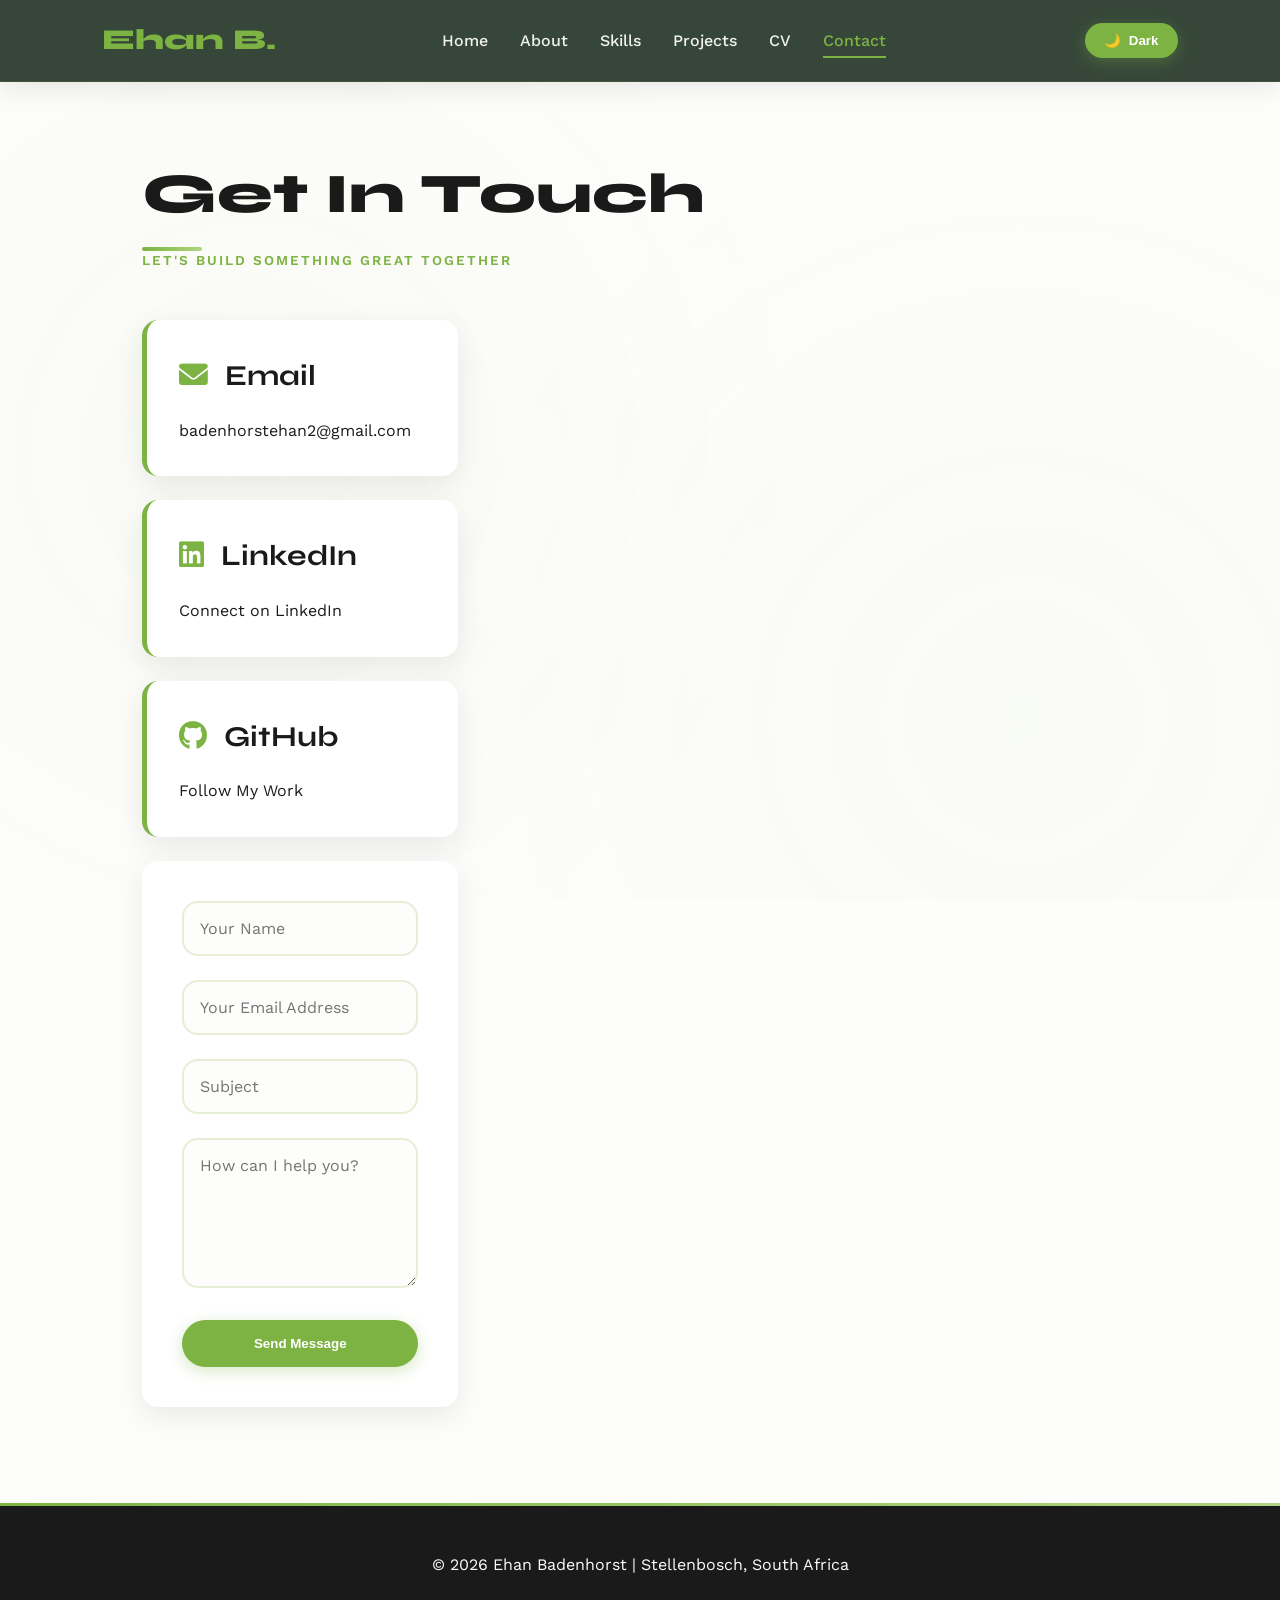
==== commit 5ef4ad5b: "New version with bettse css and Animation" ====
--- a/contact.html
+++ b/contact.html
@@ -20,40 +20,47 @@
             <li><a href="cv.html">CV</a></li>
             <li><a href="contact.html" class="active">Contact</a></li>
         </ul>
+        <button class="theme-toggle" onclick="toggleTheme()">
+            <span class="theme-icon">🌙</span>
+            <span class="theme-text">Dark</span>
+        </button>
     </nav>
 
     <section>
         <h2>Get In Touch</h2>
-        <span class="section-subtitle">Let's build something great together</span>
+        <span class="section-subtitle">Let's Build Something Great Together</span>
 
-        <div class="intro-container" style="align-items: flex-start; gap: 4rem;">
+        <div class="contact-layout">
             <div class="contact-sidebar">
-                <div class="card" style="margin-bottom: 1.5rem; border-left: 5px solid var(--primary);">
-                    <h3 style="margin-top: 0;"><i class="fa-solid fa-envelope" style="color: var(--primary); margin-right: 10px;"></i> Email</h3>
-                    <p><a href="mailto:badenhorstehan2@gmail.com" style="text-decoration: none; color: var(--text-main);">badenhorstehan2@gmail.com</a></p>
+                <div class="contact-info-card">
+                    <h3><i class="fa-solid fa-envelope" style="color: var(--primary); margin-right: 10px;"></i> Email</h3>
+                    <p><a href="mailto:badenhorstehan2@gmail.com">badenhorstehan2@gmail.com</a></p>
                 </div>
 
-                <div class="card" style="margin-bottom: 1.5rem; border-left: 5px solid var(--primary);">
-                    <h3 style="margin-top: 0;"><i class="fa-brands fa-linkedin" style="color: var(--primary); margin-right: 10px;"></i> LinkedIn</h3>
-                    <p><a href="https://www.linkedin.com/in/ehan-badenhorst-b7841b229/" target="_blank" style="text-decoration: none; color: var(--text-main);">View Profile</a></p>
+                <div class="contact-info-card">
+                    <h3><i class="fa-brands fa-linkedin" style="color: var(--primary); margin-right: 10px;"></i> LinkedIn</h3>
+                    <p><a href="https://www.linkedin.com/in/ehan-badenhorst-b7841b229/" target="_blank">Connect on LinkedIn</a></p>
                 </div>
 
-                <div class="card" style="border-left: 5px solid var(--primary);">
-                    <h3 style="margin-top: 0;"><i class="fa-brands fa-github" style="color: var(--primary); margin-right: 10px;"></i> GitHub</h3>
-                    <p><a href="https://github.com/ecode-22" style="text-decoration: none; color: var(--text-main);">Follow My Work</a></p>
+                <div class="contact-info-card">
+                    <h3><i class="fa-brands fa-github" style="color: var(--primary); margin-right: 10px;"></i> GitHub</h3>
+                    <p><a href="https://github.com/ecode-22" target="_blank">Follow My Work</a></p>
+                </div>
+
+
+
+                <div class="contact-main">
+                    <form action="https://formspree.io/f/movnrdbk" method="POST" class="contact-form">
+                        <input type="text" name="name" placeholder="Your Name" required>
+                        <input type="email" name="email" placeholder="Your Email Address" required>
+                        <input type="text" name="subject" placeholder="Subject">
+                        <textarea name="message" placeholder="How can I help you?" rows="6" required></textarea>
+                        <button type="submit" class="btn btn-primary" style="width: 100%; margin: 0;">Send Message</button>
+                    </form>
                 </div>
             </div>
+            <div>
 
-            <div class="contact-main">
-                <form action="https://formspree.io/f/movnrdbk" method="POST" class="contact-form" style="max-width: 100%; margin: 0;">
-                    <div style="display: grid; grid-template-columns: 1fr 1fr; gap: 1rem;">
-                        <input type="text" name="name" placeholder="Full Name" required>
-                        <input type="email" name="email" placeholder="Email Address" required>
-                    </div>
-                    <input type="text" name="subject" placeholder="Subject">
-                    <textarea name="message" placeholder="How can I help you?" rows="6" required></textarea>
-                    <button type="submit" class="btn btn-primary" style="width: 100%;">Send Message</button>
-                </form>
             </div>
         </div>
     </section>
@@ -61,6 +68,33 @@
     <footer>
         &copy; 2026 Ehan Badenhorst | Stellenbosch, South Africa
     </footer>
+
+    <script src="features.js"></script>
+    <script>
+        window.addEventListener('scroll', function() {
+            const nav = document.querySelector('nav');
+            if (window.scrollY > 50) {
+                nav.classList.add('scrolled');
+            } else {
+                nav.classList.remove('scrolled');
+            }
+        });
+
+        function toggleTheme() {
+            document.body.classList.toggle('dark-theme');
+            const isDark = document.body.classList.contains('dark-theme');
+            document.querySelector('.theme-icon').textContent = isDark ? '☀️' : '🌙';
+            document.querySelector('.theme-text').textContent = isDark ? 'Light' : 'Dark';
+            localStorage.setItem('theme', isDark ? 'dark' : 'light');
+        }
+
+        const savedTheme = localStorage.getItem('theme');
+        if (savedTheme === 'dark') {
+            document.body.classList.add('dark-theme');
+            document.querySelector('.theme-icon').textContent = '☀️';
+            document.querySelector('.theme-text').textContent = 'Light';
+        }
+    </script>
 </body>
 
 </html>
--- a/style.css
+++ b/style.css
@@ -1,15 +1,30 @@
-/* Ehan Badenhorst - Premium Portfolio Styling */
-
-@import url('https://fonts.googleapis.com/css2?family=Syne:wght@600;800&family=Work+Sans:wght@300;400;500&display=swap');
+/* Ehan Badenhorst - Premium Animated Portfolio */
+
+@import url('https://fonts.googleapis.com/css2?family=Syne:wght@600;700;800&family=Work+Sans:wght@300;400;500;600&display=swap');
 :root {
     --primary: #7cb342;
     --primary-dark: #558b2f;
+    --primary-light: #aed581;
     --bg-light: #fdfdfb;
+    --bg-secondary: #f5f5f3;
     --text-main: #1a1a1a;
     --text-muted: #5f6368;
     --glass-nav: rgba(44, 62, 47, 0.95);
+    --card-bg: #ffffff;
     --card-shadow: 0 10px 30px rgba(0, 0, 0, 0.08);
+    --card-shadow-hover: 0 20px 60px rgba(124, 179, 66, 0.15);
     --radius: 16px;
+}
+
+body.dark-theme {
+    --bg-light: #0f1410;
+    --bg-secondary: #1a1f1c;
+    --text-main: #e8e8e8;
+    --text-muted: #a0a0a0;
+    --card-bg: #1e251f;
+    --glass-nav: rgba(19, 23, 19, 0.95);
+    --card-shadow: 0 10px 30px rgba(0, 0, 0, 0.4);
+    --card-shadow-hover: 0 20px 60px rgba(124, 179, 66, 0.25);
 }
 
 * {
@@ -22,30 +37,68 @@
     font-family: 'Work Sans', sans-serif;
     background-color: var(--bg-light);
     color: var(--text-main);
-    line-height: 1.6;
+    line-height: 1.7;
     overflow-x: hidden;
-}
-
-
-/* Glassmorphism Navigation */
+    position: relative;
+    transition: background-color 0.3s ease, color 0.3s ease;
+}
+
+body::before {
+    content: '';
+    position: fixed;
+    top: 0;
+    left: 0;
+    width: 100%;
+    height: 100%;
+    background: radial-gradient(circle at 20% 50%, rgba(124, 179, 66, 0.03) 0%, transparent 50%), radial-gradient(circle at 80% 80%, rgba(124, 179, 66, 0.03) 0%, transparent 50%);
+    pointer-events: none;
+    z-index: 0;
+    animation: backgroundShift 20s ease-in-out infinite;
+}
+
+@keyframes backgroundShift {
+    0%,
+    100% {
+        opacity: 1;
+        transform: scale(1);
+    }
+    50% {
+        opacity: 0.8;
+        transform: scale(1.1);
+    }
+}
 
 nav {
     background: var(--glass-nav);
-    backdrop-filter: blur(10px);
-    padding: 1rem 10%;
+    backdrop-filter: blur(20px) saturate(180%);
+    padding: 1rem 8%;
     display: flex;
     justify-content: space-between;
     align-items: center;
     position: sticky;
     top: 0;
     z-index: 1000;
-    box-shadow: 0 4px 20px rgba(0, 0, 0, 0.1);
+    box-shadow: 0 4px 30px rgba(0, 0, 0, 0.1);
+    border-bottom: 1px solid rgba(124, 179, 66, 0.1);
+    transition: all 0.3s ease;
+}
+
+nav.scrolled {
+    padding: 0.7rem 8%;
+    box-shadow: 0 8px 40px rgba(0, 0, 0, 0.15);
 }
 
 nav h1 {
     color: var(--primary);
-    font-family: 'Syne';
+    font-family: 'Syne', sans-serif;
     font-size: 1.8rem;
+    font-weight: 800;
+    cursor: pointer;
+    transition: transform 0.3s ease;
+}
+
+nav h1:hover {
+    transform: scale(1.05);
 }
 
 nav ul {
@@ -58,8 +111,26 @@
     color: #f1f1f1;
     text-decoration: none;
     font-weight: 500;
-    font-size: 0.95rem;
-    transition: color 0.3s;
+    transition: color 0.3s ease;
+    position: relative;
+    padding: 0.5rem 0;
+}
+
+nav ul li a::before {
+    content: '';
+    position: absolute;
+    bottom: 0;
+    left: 50%;
+    width: 0;
+    height: 2px;
+    background: var(--primary);
+    transition: width 0.3s ease, left 0.3s ease;
+}
+
+nav ul li a:hover::before,
+nav ul li a.active::before {
+    width: 100%;
+    left: 0;
 }
 
 nav ul li a:hover,
@@ -67,220 +138,702 @@
     color: var(--primary);
 }
 
-
-/* Main Section Layout */
+.theme-toggle {
+    background: var(--primary);
+    color: white;
+    border: none;
+    padding: 0.6rem 1.2rem;
+    border-radius: 50px;
+    cursor: pointer;
+    font-weight: 600;
+    transition: all 0.3s ease;
+    margin-left: 2rem;
+    display: flex;
+    align-items: center;
+    gap: 0.5rem;
+    box-shadow: 0 4px 15px rgba(124, 179, 66, 0.3);
+    position: relative;
+    overflow: hidden;
+}
+
+.theme-toggle::before {
+    content: '';
+    position: absolute;
+    top: 50%;
+    left: 50%;
+    width: 0;
+    height: 0;
+    border-radius: 50%;
+    background: rgba(255, 255, 255, 0.3);
+    transform: translate(-50%, -50%);
+    transition: width 0.6s ease, height 0.6s ease;
+}
+
+.theme-toggle:hover::before {
+    width: 300px;
+    height: 300px;
+}
+
+.theme-toggle:hover {
+    transform: translateY(-2px);
+    box-shadow: 0 6px 20px rgba(124, 179, 66, 0.4);
+}
+
+.theme-icon,
+.theme-text {
+    position: relative;
+    z-index: 1;
+}
 
 section {
-    max-width: 1100px;
+    max-width: 1200px;
     margin: 4rem auto;
-    padding: 0 2rem;
+    padding: 0 8%;
+    position: relative;
+    z-index: 1;
 }
 
 h2 {
-    font-family: 'Syne';
-    font-size: 3rem;
+    font-family: 'Syne', sans-serif;
+    font-size: 3.5rem;
     margin-bottom: 0.5rem;
     color: var(--text-main);
+    font-weight: 800;
+    position: relative;
+    display: inline-block;
+    animation: fadeInUp 0.8s ease both;
+}
+
+h2::after {
+    content: '';
+    position: absolute;
+    bottom: -10px;
+    left: 0;
+    width: 60px;
+    height: 4px;
+    background: linear-gradient(90deg, var(--primary), var(--primary-light));
+    border-radius: 2px;
+    animation: expandWidth 0.6s ease 0.3s both;
+}
+
+@keyframes expandWidth {
+    from {
+        width: 0;
+    }
+    to {
+        width: 60px;
+    }
+}
+
+h3 {
+    font-family: 'Syne', sans-serif;
+    font-size: 1.8rem;
+    margin-bottom: 1rem;
+    margin-top: 2.5rem;
+    color: var(--text-main);
+    font-weight: 700;
+    animation: fadeInLeft 0.6s ease both;
 }
 
 .section-subtitle {
     color: var(--primary);
     font-weight: 600;
     text-transform: uppercase;
-    letter-spacing: 1px;
+    letter-spacing: 2px;
+    font-size: 0.85rem;
     margin-bottom: 3rem;
     display: block;
-}
-
-
-/* Intro / Profile Section */
+    animation: fadeIn 0.6s ease 0.2s both;
+}
 
 .intro-container {
     display: grid;
     grid-template-columns: 1fr 2fr;
-    gap: 4rem;
+    gap: 5rem;
     align-items: center;
+    margin-bottom: 4rem;
 }
 
 .profile-pic {
     width: 100%;
-    max-width: 320px;
+    max-width: 350px;
     border-radius: var(--radius);
+    box-shadow: var(--card-shadow-hover);
+    border: 5px solid var(--primary);
+    transform: rotate(-3deg);
+    transition: all 0.5s cubic-bezier(0.68, -0.55, 0.265, 1.55);
+    animation: float 6s ease-in-out infinite, fadeInScale 1s ease both;
+}
+
+@keyframes float {
+    0%,
+    100% {
+        transform: rotate(-3deg) translateY(0px);
+    }
+    50% {
+        transform: rotate(-3deg) translateY(-15px);
+    }
+}
+
+@keyframes fadeInScale {
+    from {
+        opacity: 0;
+        transform: scale(0.8) rotate(-10deg);
+    }
+    to {
+        opacity: 1;
+        transform: scale(1) rotate(-3deg);
+    }
+}
+
+.profile-pic:hover {
+    transform: rotate(0deg) scale(1.05);
+    box-shadow: 0 30px 80px rgba(124, 179, 66, 0.3);
+}
+
+.intro-text {
+    animation: fadeInRight 0.8s ease 0.3s both;
+}
+
+.intro-text p {
+    margin-bottom: 1.2rem;
+    font-size: 1.05rem;
+    line-height: 1.8;
+    opacity: 0;
+    animation: fadeInUp 0.6s ease both;
+}
+
+.intro-text p:nth-child(2) {
+    animation-delay: 0.4s;
+}
+
+.intro-text p:nth-child(3) {
+    animation-delay: 0.5s;
+}
+
+.intro-text p:nth-child(4) {
+    animation-delay: 0.6s;
+}
+
+.intro-text p:nth-child(5) {
+    animation-delay: 0.7s;
+}
+
+.stats-container {
+    display: grid;
+    grid-template-columns: repeat(auto-fit, minmax(200px, 1fr));
+    gap: 2rem;
+    margin: 3rem 0;
+}
+
+.stat-item {
+    background: var(--card-bg);
+    padding: 2rem;
+    border-radius: var(--radius);
+    text-align: center;
     box-shadow: var(--card-shadow);
-    border: 5px solid white;
-    transform: rotate(-2deg);
-    transition: 0.5s;
-}
-
-.profile-pic:hover {
-    transform: rotate(0deg) scale(1.02);
-}
-
-
-/* Modern Project Cards */
+    border: 2px solid transparent;
+    transition: all 0.4s ease;
+    animation: fadeInUp 0.6s ease both;
+}
+
+.stat-item:nth-child(1) {
+    animation-delay: 0.1s;
+}
+
+.stat-item:nth-child(2) {
+    animation-delay: 0.2s;
+}
+
+.stat-item:nth-child(3) {
+    animation-delay: 0.3s;
+}
+
+.stat-item:nth-child(4) {
+    animation-delay: 0.4s;
+}
+
+.stat-item:hover {
+    border-color: var(--primary);
+    transform: translateY(-10px);
+    box-shadow: var(--card-shadow-hover);
+}
+
+.stat-number {
+    font-family: 'Syne', sans-serif;
+    font-size: 2.5rem;
+    font-weight: 800;
+    color: var(--primary);
+    display: block;
+    margin-bottom: 0.5rem;
+}
+
+.stat-label {
+    color: var(--text-muted);
+    font-size: 0.9rem;
+    font-weight: 500;
+}
 
 .projects {
     display: grid;
-    grid-template-columns: repeat(auto-fit, minmax(300px, 1fr));
-    gap: 2rem;
+    grid-template-columns: repeat(auto-fit, minmax(320px, 1fr));
+    gap: 2.5rem;
 }
 
 .card {
-    background: white;
+    background: var(--card-bg);
     padding: 2.5rem;
     border-radius: var(--radius);
     box-shadow: var(--card-shadow);
-    border: 1px solid #eee;
-    transition: all 0.4s cubic-bezier(0.175, 0.885, 0.32, 1.275);
+    border: 1px solid rgba(124, 179, 66, 0.1);
+    transition: all 0.5s cubic-bezier(0.175, 0.885, 0.32, 1.275);
+    position: relative;
+    overflow: hidden;
+    animation: fadeInUp 0.6s ease both;
+}
+
+.card::before {
+    content: '';
+    position: absolute;
+    top: 0;
+    left: 0;
+    width: 100%;
+    height: 4px;
+    background: linear-gradient(90deg, var(--primary), var(--primary-light));
+    transform: scaleX(0);
+    transform-origin: left;
+    transition: transform 0.5s ease;
+}
+
+.card:hover::before {
+    transform: scaleX(1);
+}
+
+.card:nth-child(1) {
+    animation-delay: 0.1s;
+}
+
+.card:nth-child(2) {
+    animation-delay: 0.2s;
+}
+
+.card:nth-child(3) {
+    animation-delay: 0.3s;
+}
+
+.card:nth-child(4) {
+    animation-delay: 0.4s;
 }
 
 .card:hover {
-    transform: translateY(-12px);
+    transform: translateY(-15px);
+    box-shadow: var(--card-shadow-hover);
     border-color: var(--primary);
 }
 
 .card h3 {
+    margin-top: 1rem;
     margin-bottom: 1rem;
     color: var(--text-main);
-}
-
-
-/* List Styles */
-
-ul.skill-list {
+    font-size: 1.6rem;
+    animation: none;
+}
+
+.card-icon {
+    font-size: 3rem;
+    display: inline-block;
+    transition: transform 0.3s ease;
+}
+
+.card:hover .card-icon {
+    transform: scale(1.2) rotate(5deg);
+}
+
+.featured-project {
+    grid-column: 1 / -1;
+    background: linear-gradient(135deg, var(--card-bg) 0%, var(--bg-secondary) 100%);
+    border: 2px solid var(--primary);
+    padding: 3rem;
+    position: relative;
+    overflow: hidden;
+}
+
+.featured-project::after {
+    content: '⭐';
+    position: absolute;
+    top: 2rem;
+    right: 2rem;
+    font-size: 3rem;
+    opacity: 0.3;
+    animation: pulse 2s ease-in-out infinite;
+}
+
+@keyframes pulse {
+    0%,
+    100% {
+        transform: scale(1);
+        opacity: 0.3;
+    }
+    50% {
+        transform: scale(1.2);
+        opacity: 0.5;
+    }
+}
+
+.tech-stack {
+    display: flex;
+    flex-wrap: wrap;
+    gap: 0.75rem;
+    margin: 1.5rem 0;
+}
+
+.tech-tag {
+    background: var(--bg-secondary);
+    color: var(--text-main);
+    padding: 0.5rem 1rem;
+    border-radius: 50px;
+    font-size: 0.85rem;
+    font-weight: 500;
+    border: 1px solid rgba(124, 179, 66, 0.2);
+    transition: all 0.3s ease;
+}
+
+.tech-tag:hover {
+    background: var(--primary);
+    color: white;
+    transform: translateY(-2px);
+}
+
+.skill-list {
     list-style: none;
 }
 
-ul.skill-list li {
-    background: white;
-    margin-bottom: 1rem;
+.skill-item {
+    background: var(--card-bg);
+    margin-bottom: 1.5rem;
     padding: 1.5rem;
     border-radius: var(--radius);
     box-shadow: var(--card-shadow);
     border-left: 5px solid var(--primary);
-}
-
-
-/* Professional Buttons */
+    transition: all 0.4s ease;
+    animation: fadeInLeft 0.6s ease both;
+    position: relative;
+    overflow: hidden;
+}
+
+.skill-item::before {
+    content: '';
+    position: absolute;
+    top: 0;
+    left: -100%;
+    width: 100%;
+    height: 100%;
+    background: linear-gradient(90deg, transparent, rgba(124, 179, 66, 0.1), transparent);
+    transition: left 0.6s ease;
+}
+
+.skill-item:hover::before {
+    left: 100%;
+}
+
+.skill-item:nth-child(1) {
+    animation-delay: 0.1s;
+}
+
+.skill-item:nth-child(2) {
+    animation-delay: 0.2s;
+}
+
+.skill-item:nth-child(3) {
+    animation-delay: 0.3s;
+}
+
+.skill-item:nth-child(4) {
+    animation-delay: 0.4s;
+}
+
+.skill-item:nth-child(5) {
+    animation-delay: 0.5s;
+}
+
+.skill-item:nth-child(6) {
+    animation-delay: 0.6s;
+}
+
+.skill-item:hover {
+    transform: translateX(10px);
+    box-shadow: var(--card-shadow-hover);
+}
 
 .btn {
-    padding: 0.9rem 2rem;
+    padding: 1rem 2.5rem;
     border-radius: 50px;
     text-decoration: none;
     font-weight: 600;
     display: inline-block;
-    transition: 0.3s;
+    transition: all 0.4s ease;
     border: none;
     cursor: pointer;
+    position: relative;
+    overflow: hidden;
+    z-index: 1;
+}
+
+.btn::before {
+    content: '';
+    position: absolute;
+    top: 50%;
+    left: 50%;
+    width: 0;
+    height: 0;
+    border-radius: 50%;
+    background: rgba(255, 255, 255, 0.3);
+    transform: translate(-50%, -50%);
+    transition: width 0.6s ease, height 0.6s ease;
+    z-index: -1;
+}
+
+.btn:hover::before {
+    width: 400px;
+    height: 400px;
 }
 
 .btn-primary {
     background: var(--primary);
     color: white;
+    box-shadow: 0 4px 15px rgba(124, 179, 66, 0.3);
 }
 
 .btn-primary:hover {
     background: var(--primary-dark);
-    box-shadow: 0 8px 20px rgba(124, 179, 66, 0.3);
+    box-shadow: 0 8px 25px rgba(124, 179, 66, 0.4);
+    transform: translateY(-3px);
 }
 
 .btn-secondary {
     background: transparent;
     color: var(--primary);
     border: 2px solid var(--primary);
-    margin-left: 10px;
+    margin-left: 1rem;
 }
 
 .btn-secondary:hover {
     background: var(--primary);
     color: white;
-}
-
-
-/* CV Image Styling */
+    transform: translateY(-3px);
+}
 
 .cv-container {
     text-align: center;
+    animation: fadeInUp 0.8s ease both;
 }
 
 .cv-img {
     width: 100%;
-    max-width: 850px;
-    border-radius: 8px;
+    max-width: 900px;
+    border-radius: var(--radius);
     box-shadow: var(--card-shadow);
     margin-bottom: 2rem;
-}
-
-
-/* Footer */
-
-footer {
-    text-align: center;
-    padding: 4rem 2rem;
-    background: #1a1a1a;
-    color: #888;
-    margin-top: 5rem;
-}
-
-@media (max-width: 768px) {
-    .intro-container {
-        grid-template-columns: 1fr;
-        text-align: center;
-    }
-    .profile-pic {
-        margin: 0 auto;
-    }
-    nav {
-        padding: 1rem;
-        flex-direction: column;
-        gap: 1rem;
-    }
-    nav ul {
-        gap: 1rem;
-    }
-    h2 {
-        font-size: 2.2rem;
-    }
-    .btn-secondary {
-        margin-left: 0;
-        margin-top: 10px;
-    }
-}
-
-
-/* Contact Page Specific Layout */
-
-.contact-sidebar {
-    flex: 1;
-    min-width: 280px;
-}
-
-.contact-main {
-    flex: 2;
-    min-width: 300px;
-}
-
-.contact-form input[type="text"],
-.contact-form input[type="email"],
+    transition: all 0.5s ease;
+    cursor: pointer;
+}
+
+.cv-img:hover {
+    transform: scale(1.02);
+    box-shadow: var(--card-shadow-hover);
+}
+
+.contact-layout {
+    display: grid;
+    grid-template-columns: 1fr 2fr;
+    gap: 3rem;
+    align-items: start;
+}
+
+.contact-info-card {
+    background: var(--card-bg);
+    padding: 2rem;
+    border-radius: var(--radius);
+    box-shadow: var(--card-shadow);
+    border-left: 5px solid var(--primary);
+    margin-bottom: 1.5rem;
+    transition: all 0.4s ease;
+    animation: fadeInLeft 0.6s ease both;
+}
+
+.contact-info-card:nth-child(1) {
+    animation-delay: 0.1s;
+}
+
+.contact-info-card:nth-child(2) {
+    animation-delay: 0.2s;
+}
+
+.contact-info-card:nth-child(3) {
+    animation-delay: 0.3s;
+}
+
+.contact-info-card:hover {
+    transform: translateX(10px);
+    box-shadow: var(--card-shadow-hover);
+}
+
+.contact-info-card h3 {
+    margin-top: 0;
+    animation: none;
+}
+
+.contact-info-card a {
+    color: var(--text-main);
+    text-decoration: none;
+    transition: color 0.3s ease;
+}
+
+.contact-info-card a:hover {
+    color: var(--primary);
+}
+
+.contact-form {
+    background: var(--card-bg);
+    padding: 2.5rem;
+    border-radius: var(--radius);
+    box-shadow: var(--card-shadow);
+    animation: fadeInRight 0.6s ease 0.2s both;
+}
+
+.contact-form input,
 .contact-form textarea {
     width: 100%;
     padding: 1rem;
-    margin-bottom: 1.25rem;
-    border: 1px solid #ddd;
-    border-radius: 8px;
+    margin-bottom: 1.5rem;
+    border: 2px solid rgba(124, 179, 66, 0.2);
+    border-radius: var(--radius);
     font-family: 'Work Sans', sans-serif;
-    transition: border-color 0.3s;
+    font-size: 1rem;
+    background: var(--bg-light);
+    color: var(--text-main);
+    transition: all 0.3s ease;
 }
 
 .contact-form input:focus,
 .contact-form textarea:focus {
     outline: none;
     border-color: var(--primary);
-    box-shadow: 0 0 0 3px rgba(124, 179, 66, 0.1);
+    box-shadow: 0 0 0 4px rgba(124, 179, 66, 0.1);
+    transform: translateY(-2px);
+}
+
+.contact-form textarea {
+    min-height: 150px;
+    resize: vertical;
+}
+
+footer {
+    text-align: center;
+    padding: 3rem 2rem;
+    background: var(--text-main);
+    color: var(--bg-light);
+    margin-top: 6rem;
+    position: relative;
+    overflow: hidden;
+}
+
+footer::before {
+    content: '';
+    position: absolute;
+    top: 0;
+    left: 0;
+    width: 100%;
+    height: 3px;
+    background: linear-gradient(90deg, var(--primary), var(--primary-light));
+}
+
+@keyframes fadeInUp {
+    to {
+        opacity: 1;
+        transform: translateY(0);
+    }
+}
+
+@keyframes fadeInLeft {
+    to {
+        opacity: 1;
+        transform: translateX(0);
+    }
+}
+
+@keyframes fadeInRight {
+    to {
+        opacity: 1;
+        transform: translateX(0);
+    }
+}
+
+@keyframes fadeIn {
+    to {
+        opacity: 1;
+    }
+}
+
+@media (max-width: 1024px) {
+    .intro-container {
+        grid-template-columns: 1fr;
+        text-align: center;
+        gap: 3rem;
+    }
+    .profile-pic {
+        margin: 0 auto;
+    }
+    .contact-layout {
+        grid-template-columns: 1fr;
+    }
 }
 
 @media (max-width: 768px) {
-    .contact-form div {
-        grid-template-columns: 1fr !important;
+    nav {
+        padding: 1rem 5%;
+        flex-direction: column;
+        gap: 1rem;
+    }
+    nav ul {
+        flex-direction: column;
+        gap: 0.5rem;
+        text-align: center;
+        width: 100%;
+    }
+    .theme-toggle {
+        margin-left: 0;
+    }
+    h2 {
+        font-size: 2.5rem;
+    }
+    .profile-pic {
+        max-width: 280px;
+    }
+    .projects {
+        grid-template-columns: 1fr;
+    }
+    .stats-container {
+        grid-template-columns: 1fr;
+    }
+    .btn-secondary {
+        margin-left: 0;
+        margin-top: 1rem;
+    }
+    section {
+        padding: 0 5%;
+    }
+}
+
+@media (max-width: 480px) {
+    h2 {
+        font-size: 2rem;
+    }
+    .card,
+    .featured-project {
+        padding: 1.5rem;
+    }
+    .profile-pic {
+        max-width: 220px;
     }
 }
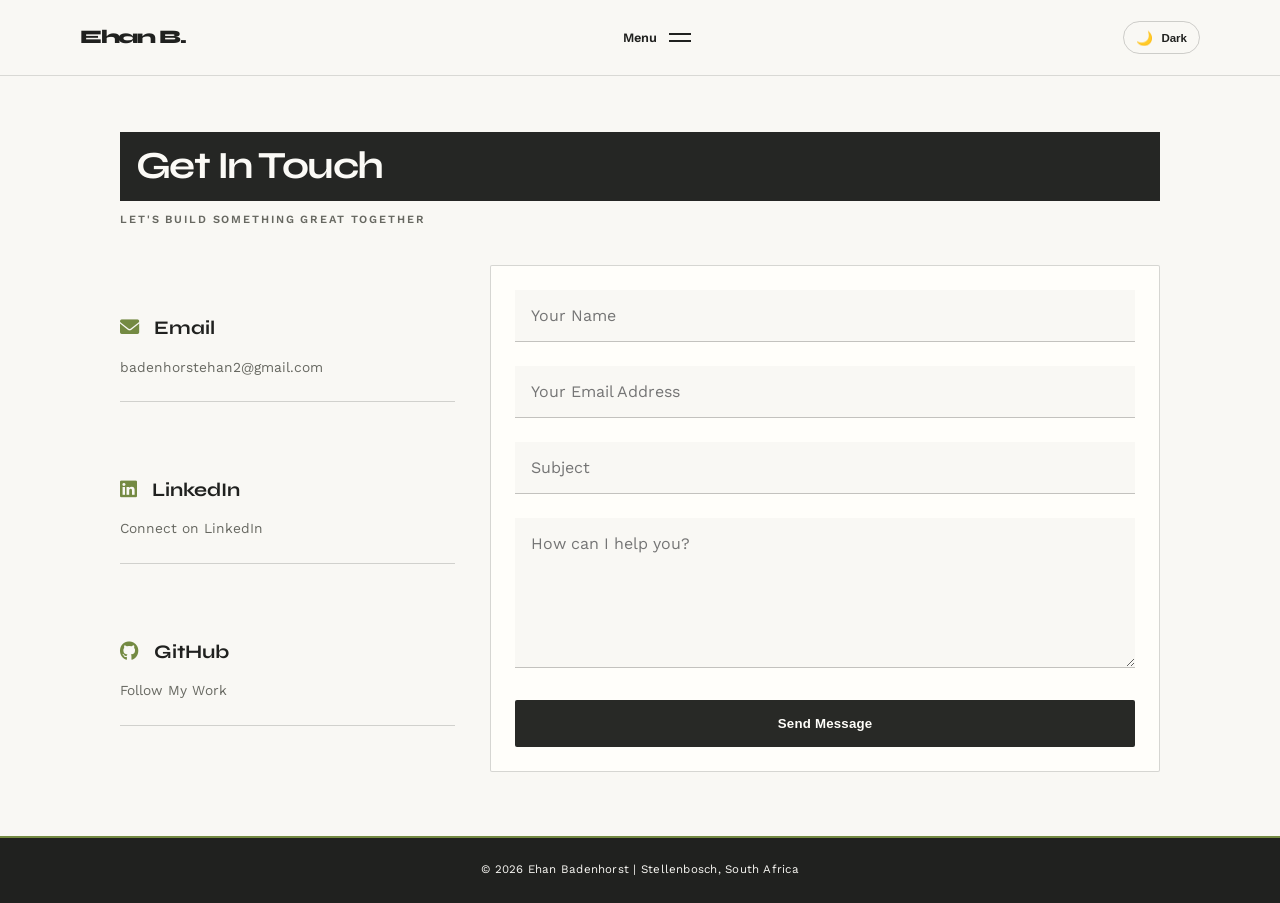
==== commit f45e4779: "Updated site witeh enhanced css and animations withe new projects and links" ====
--- a/contact.html
+++ b/contact.html
@@ -9,18 +9,22 @@
     <link rel="stylesheet" href="https://cdnjs.cloudflare.com/ajax/libs/font-awesome/6.0.0/css/all.min.css">
 </head>
 
-<body>
-    <nav>
-        <h1>Ehan B.</h1>
-        <ul>
+<body class="editorial-site">
+    <nav aria-label="Main navigation">
+        <h1><a href="home.html">Ehan B.</a></h1>
+        <button class="menu-toggle" type="button" aria-expanded="false" aria-controls="site-navigation">
+            <span class="menu-label">Menu</span>
+            <span class="menu-symbol" aria-hidden="true"><i></i><i></i></span>
+        </button>
+        <ul id="site-navigation">
             <li><a href="home.html">Home</a></li>
             <li><a href="about.html">About</a></li>
             <li><a href="skills.html">Skills</a></li>
             <li><a href="projects.html">Projects</a></li>
             <li><a href="cv.html">CV</a></li>
-            <li><a href="contact.html" class="active">Contact</a></li>
+            <li><a href="contact.html" class="active" aria-current="page">Contact</a></li>
         </ul>
-        <button class="theme-toggle" onclick="toggleTheme()">
+        <button class="theme-toggle" onclick="toggleTheme()" aria-label="Switch to dark mode" aria-pressed="false">
             <span class="theme-icon">🌙</span>
             <span class="theme-text">Dark</span>
         </button>
@@ -33,34 +37,32 @@
         <div class="contact-layout">
             <div class="contact-sidebar">
                 <div class="contact-info-card">
-                    <h3><i class="fa-solid fa-envelope" style="color: var(--primary); margin-right: 10px;"></i> Email</h3>
+                    <h3><i class="fa-solid fa-envelope" style="color: var(--primary); margin-right: 10px;" aria-hidden="true"></i> Email</h3>
                     <p><a href="mailto:badenhorstehan2@gmail.com">badenhorstehan2@gmail.com</a></p>
                 </div>
 
                 <div class="contact-info-card">
-                    <h3><i class="fa-brands fa-linkedin" style="color: var(--primary); margin-right: 10px;"></i> LinkedIn</h3>
-                    <p><a href="https://www.linkedin.com/in/ehan-badenhorst-b7841b229/" target="_blank">Connect on LinkedIn</a></p>
+                    <h3><i class="fa-brands fa-linkedin" style="color: var(--primary); margin-right: 10px;" aria-hidden="true"></i> LinkedIn</h3>
+                    <p><a href="https://www.linkedin.com/in/ehan-badenhorst-b7841b229/" target="_blank" rel="noopener noreferrer">Connect on LinkedIn</a></p>
                 </div>
 
                 <div class="contact-info-card">
-                    <h3><i class="fa-brands fa-github" style="color: var(--primary); margin-right: 10px;"></i> GitHub</h3>
-                    <p><a href="https://github.com/ecode-22" target="_blank">Follow My Work</a></p>
-                </div>
-
-
-
-                <div class="contact-main">
-                    <form action="https://formspree.io/f/movnrdbk" method="POST" class="contact-form">
-                        <input type="text" name="name" placeholder="Your Name" required>
-                        <input type="email" name="email" placeholder="Your Email Address" required>
-                        <input type="text" name="subject" placeholder="Subject">
-                        <textarea name="message" placeholder="How can I help you?" rows="6" required></textarea>
-                        <button type="submit" class="btn btn-primary" style="width: 100%; margin: 0;">Send Message</button>
-                    </form>
+                    <h3><i class="fa-brands fa-github" style="color: var(--primary); margin-right: 10px;" aria-hidden="true"></i> GitHub</h3>
+                    <p><a href="https://github.com/ecode-22" target="_blank" rel="noopener noreferrer">Follow My Work</a></p>
                 </div>
             </div>
-            <div>
-
+            <div class="contact-main">
+                <form action="https://formspree.io/f/movnrdbk" method="POST" class="contact-form">
+                    <label class="visually-hidden" for="contact-name">Your name</label>
+                    <input id="contact-name" type="text" name="name" placeholder="Your Name" autocomplete="name" required>
+                    <label class="visually-hidden" for="contact-email">Your email address</label>
+                    <input id="contact-email" type="email" name="email" placeholder="Your Email Address" autocomplete="email" required>
+                    <label class="visually-hidden" for="contact-subject">Subject</label>
+                    <input id="contact-subject" type="text" name="subject" placeholder="Subject">
+                    <label class="visually-hidden" for="contact-message">Your message</label>
+                    <textarea id="contact-message" name="message" placeholder="How can I help you?" rows="6" required></textarea>
+                    <button type="submit" class="btn btn-primary" style="width: 100%; margin: 0;">Send Message</button>
+                </form>
             </div>
         </div>
     </section>
@@ -85,6 +87,8 @@
             const isDark = document.body.classList.contains('dark-theme');
             document.querySelector('.theme-icon').textContent = isDark ? '☀️' : '🌙';
             document.querySelector('.theme-text').textContent = isDark ? 'Light' : 'Dark';
+            document.querySelector('.theme-toggle').setAttribute('aria-label', isDark ? 'Switch to light mode' : 'Switch to dark mode');
+            document.querySelector('.theme-toggle').setAttribute('aria-pressed', String(isDark));
             localStorage.setItem('theme', isDark ? 'dark' : 'light');
         }
 
@@ -93,6 +97,8 @@
             document.body.classList.add('dark-theme');
             document.querySelector('.theme-icon').textContent = '☀️';
             document.querySelector('.theme-text').textContent = 'Light';
+            document.querySelector('.theme-toggle').setAttribute('aria-label', 'Switch to light mode');
+            document.querySelector('.theme-toggle').setAttribute('aria-pressed', 'true');
         }
     </script>
 </body>
--- a/style.css
+++ b/style.css
@@ -41,6 +41,9 @@
     overflow-x: hidden;
     position: relative;
     transition: background-color 0.3s ease, color 0.3s ease;
+    min-height: 100vh;
+    display: flex;
+    flex-direction: column;
 }
 
 body::before {
@@ -81,6 +84,7 @@
     box-shadow: 0 4px 30px rgba(0, 0, 0, 0.1);
     border-bottom: 1px solid rgba(124, 179, 66, 0.1);
     transition: all 0.3s ease;
+    width: 100%;
 }
 
 nav.scrolled {
@@ -187,10 +191,17 @@
 
 section {
     max-width: 1200px;
-    margin: 4rem auto;
-    padding: 0 8%;
+    margin: 2rem auto 0;
+    padding: 0 8% 2rem;
     position: relative;
     z-index: 1;
+    width: 100%;
+}
+
+.page-content {
+    flex: 1;
+    display: flex;
+    flex-direction: column;
 }
 
 h2 {
@@ -733,9 +744,10 @@
     padding: 3rem 2rem;
     background: var(--text-main);
     color: var(--bg-light);
-    margin-top: 6rem;
+    margin-top: auto;
     position: relative;
     overflow: hidden;
+    width: 100%;
 }
 
 footer::before {
@@ -791,18 +803,39 @@
 
 @media (max-width: 768px) {
     nav {
-        padding: 1rem 5%;
+        position: fixed;
+        left: 0;
+        right: 0;
+        bottom: 0;
+        top: auto;
+        width: 100%;
+        padding: 0.75rem 5% 0.85rem;
         flex-direction: column;
-        gap: 1rem;
+        gap: 0.6rem;
+        transform: translateY(0);
+        transition: transform 0.3s ease, opacity 0.3s ease;
+        opacity: 1;
+        z-index: 1000;
+        border-radius: 18px 18px 0 0;
+    }
+    nav.nav-hidden {
+        transform: translateY(120%);
+        opacity: 0;
     }
     nav ul {
-        flex-direction: column;
-        gap: 0.5rem;
+        flex-direction: row;
+        flex-wrap: wrap;
+        justify-content: center;
+        gap: 0.5rem 0.8rem;
         text-align: center;
         width: 100%;
+        font-size: 0.85rem;
+    }
+    nav h1 {
+        display: none;
     }
     .theme-toggle {
-        margin-left: 0;
+        display: none;
     }
     h2 {
         font-size: 2.5rem;
@@ -821,7 +854,10 @@
         margin-top: 1rem;
     }
     section {
-        padding: 0 5%;
+        padding: 0 5% 6rem;
+    }
+    body {
+        padding-bottom: 90px;
     }
 }
 
@@ -836,4 +872,2254 @@
     .profile-pic {
         max-width: 220px;
     }
+}
+
+/* Projects page */
+.projects-page {
+    width: min(100% - 3rem, 1120px);
+    margin: 0 auto;
+    padding-bottom: 4rem;
+    position: relative;
+    z-index: 1;
+}
+
+.projects-page section {
+    max-width: none;
+    margin: 0;
+    padding: 0;
+}
+
+.projects-intro {
+    min-height: 580px;
+    padding: 6rem 0 3rem !important;
+    display: flex;
+    flex-direction: column;
+    justify-content: center;
+    align-items: flex-start;
+    position: relative;
+}
+
+.projects-intro::after {
+    content: 'FIELD NOTES\A & SOFTWARE';
+    white-space: pre;
+    position: absolute;
+    right: 2%;
+    top: 50%;
+    transform: translateY(-50%);
+    color: var(--primary);
+    opacity: 0.1;
+    font: 800 clamp(3rem, 8vw, 7.5rem)/0.95 'Syne', sans-serif;
+    letter-spacing: -0.08em;
+    text-align: right;
+    pointer-events: none;
+}
+
+.projects-eyebrow {
+    display: inline-flex;
+    align-items: center;
+    gap: 0.65rem;
+    color: var(--primary-dark);
+    font-size: 0.73rem;
+    font-weight: 700;
+    letter-spacing: 0.16em;
+    text-transform: uppercase;
+}
+
+body.dark-theme .projects-eyebrow {
+    color: var(--primary-light);
+}
+
+.eyebrow-dot,
+.art-live i {
+    width: 8px;
+    height: 8px;
+    border-radius: 50%;
+    background: var(--primary);
+    box-shadow: 0 0 0 4px rgba(124, 179, 66, 0.14);
+}
+
+.projects-intro h2 {
+    max-width: 900px;
+    margin: 1.4rem 0 1.2rem;
+    font-size: clamp(3.2rem, 6.5vw, 5.8rem);
+    line-height: 0.99;
+    letter-spacing: -0.07em;
+    z-index: 1;
+}
+
+.projects-intro h2::after,
+.gallery-heading h2::after,
+.projects-cta h2::after {
+    display: none;
+}
+
+.projects-lede {
+    max-width: 530px;
+    color: var(--text-muted);
+    font-size: 1.05rem;
+    line-height: 1.8;
+    z-index: 1;
+}
+
+.projects-intro-actions {
+    display: flex;
+    align-items: center;
+    flex-wrap: wrap;
+    gap: 1.5rem;
+    margin-top: 1.8rem;
+    z-index: 1;
+}
+
+.projects-page .btn {
+    padding: 0.85rem 1.4rem;
+    font-size: 0.88rem;
+}
+
+.projects-page .btn span {
+    margin-left: 0.4rem;
+}
+
+.projects-text-link,
+.project-source-link {
+    color: var(--text-main);
+    font-size: 0.88rem;
+    font-weight: 600;
+    text-decoration: none;
+    transition: color 0.2s ease;
+}
+
+.projects-text-link:hover,
+.project-source-link:hover {
+    color: var(--primary-dark);
+}
+
+body.dark-theme .projects-text-link:hover,
+body.dark-theme .project-source-link:hover {
+    color: var(--primary-light);
+}
+
+.projects-text-link span,
+.project-source-link span {
+    color: var(--primary-dark);
+    margin-left: 0.3rem;
+}
+
+.projects-overview {
+    display: flex;
+    gap: clamp(1.7rem, 5vw, 4.5rem);
+    margin-top: 4rem;
+    padding-top: 1.5rem;
+    border-top: 1px solid rgba(95, 99, 104, 0.2);
+    width: min(100%, 630px);
+    z-index: 1;
+}
+
+.projects-overview div {
+    display: flex;
+    flex-direction: column;
+    gap: 0.2rem;
+}
+
+.projects-overview strong {
+    color: var(--text-main);
+    font: 700 1.55rem/1.1 'Syne', sans-serif;
+}
+
+.projects-overview span {
+    color: var(--text-muted);
+    font-size: 0.75rem;
+}
+
+.project-gallery {
+    padding: 5rem 0 2rem !important;
+    border-top: 1px solid rgba(95, 99, 104, 0.15);
+}
+
+.gallery-heading {
+    display: flex;
+    justify-content: space-between;
+    align-items: flex-end;
+    gap: 2rem;
+    margin-bottom: 2rem;
+}
+
+.gallery-heading h2 {
+    display: block;
+    margin: 0.6rem 0 0;
+    font-size: clamp(2rem, 4vw, 3.3rem);
+    line-height: 1.1;
+    letter-spacing: -0.05em;
+}
+
+.gallery-heading > p {
+    max-width: 280px;
+    margin-bottom: 0.25rem;
+    color: var(--text-muted);
+    font-size: 0.9rem;
+}
+
+.project-toolbar {
+    display: flex;
+    justify-content: space-between;
+    align-items: center;
+    flex-wrap: wrap;
+    gap: 1rem;
+    padding: 1rem 0;
+    border-top: 1px solid rgba(95, 99, 104, 0.15);
+    border-bottom: 1px solid rgba(95, 99, 104, 0.15);
+}
+
+.project-filters {
+    display: flex;
+    flex-wrap: wrap;
+    gap: 0.45rem;
+}
+
+.filter-chip {
+    display: inline-flex;
+    align-items: center;
+    gap: 0.45rem;
+    padding: 0.58rem 0.85rem;
+    border: 1px solid transparent;
+    border-radius: 30px;
+    background: transparent;
+    color: var(--text-muted);
+    font: 500 0.8rem 'Work Sans', sans-serif;
+    cursor: pointer;
+    transition: all 0.2s ease;
+}
+
+.filter-chip:hover {
+    border-color: rgba(124, 179, 66, 0.35);
+    color: var(--text-main);
+}
+
+.filter-chip.is-active {
+    background: var(--text-main);
+    color: var(--bg-light);
+}
+
+.filter-chip span {
+    opacity: 0.7;
+    font-size: 0.7rem;
+}
+
+.project-search {
+    width: min(100%, 265px);
+    min-height: 42px;
+    display: flex;
+    align-items: center;
+    gap: 0.55rem;
+    padding: 0 0.7rem;
+    border: 1px solid rgba(95, 99, 104, 0.22);
+    border-radius: 8px;
+    background: var(--card-bg);
+    color: var(--text-muted);
+}
+
+.search-icon {
+    font-size: 1.35rem;
+    line-height: 1;
+}
+
+.project-search input {
+    width: 100%;
+    border: 0;
+    outline: 0;
+    background: transparent;
+    color: var(--text-main);
+    font: 400 0.8rem 'Work Sans', sans-serif;
+}
+
+.project-search input::placeholder {
+    color: var(--text-muted);
+    opacity: 0.8;
+}
+
+.project-search:focus-within {
+    border-color: var(--primary);
+    box-shadow: 0 0 0 3px rgba(124, 179, 66, 0.13);
+}
+
+.project-search kbd {
+    flex: none;
+    padding: 0.1rem 0.35rem;
+    border: 1px solid rgba(95, 99, 104, 0.2);
+    border-radius: 4px;
+    font: 0.7rem 'Work Sans', sans-serif;
+}
+
+.visually-hidden {
+    position: absolute;
+    width: 1px;
+    height: 1px;
+    padding: 0;
+    margin: -1px;
+    overflow: hidden;
+    clip: rect(0, 0, 0, 0);
+    white-space: nowrap;
+    border: 0;
+}
+
+.project-results {
+    min-height: 1.5rem;
+    margin: 0.7rem 0 1rem;
+    color: var(--text-muted);
+    font-size: 0.75rem;
+}
+
+.project-grid {
+    grid-template-columns: repeat(2, minmax(0, 1fr));
+    gap: 1.15rem;
+    align-items: stretch;
+}
+
+.project-grid .project-card[hidden],
+.project-empty[hidden] {
+    display: none !important;
+}
+
+.project-card {
+    display: flex;
+    flex-direction: column;
+    padding: 0;
+    border: 1px solid rgba(95, 99, 104, 0.13);
+    border-radius: 12px;
+    box-shadow: 0 8px 26px rgba(0, 0, 0, 0.035);
+}
+
+.project-card::before {
+    display: none;
+}
+
+.project-card:hover {
+    transform: translateY(-5px);
+    border-color: rgba(124, 179, 66, 0.55);
+    box-shadow: 0 18px 42px rgba(0, 0, 0, 0.09);
+}
+
+.project-card h3 {
+    margin: 0.5rem 0 0;
+    font-size: 1.65rem;
+    letter-spacing: -0.04em;
+    line-height: 1.15;
+}
+
+.project-art {
+    min-height: 210px;
+    position: relative;
+    overflow: hidden;
+    border-radius: 11px 11px 0 0;
+}
+
+.project-copy {
+    display: flex;
+    flex: 1;
+    flex-direction: column;
+    align-items: flex-start;
+    padding: 1.35rem 1.45rem 1.5rem;
+}
+
+.project-meta {
+    width: 100%;
+    display: flex;
+    justify-content: space-between;
+    align-items: center;
+    gap: 1rem;
+}
+
+.project-label {
+    color: var(--primary-dark);
+    font-size: 0.66rem;
+    font-weight: 700;
+    letter-spacing: 0.11em;
+    text-transform: uppercase;
+}
+
+body.dark-theme .project-label {
+    color: var(--primary-light);
+}
+
+.project-year {
+    color: var(--text-muted);
+    font-size: 0.7rem;
+    text-align: right;
+}
+
+.project-copy > p:not(.project-subtitle) {
+    margin-top: 0.7rem;
+    color: var(--text-muted);
+    font-size: 0.86rem;
+    line-height: 1.75;
+}
+
+.project-copy .project-subtitle {
+    margin-top: 0.35rem;
+    color: var(--text-main);
+    font: 600 0.94rem 'Syne', sans-serif;
+}
+
+.project-card .tech-stack {
+    gap: 0.4rem;
+    margin: 1rem 0 1.15rem;
+}
+
+.project-card .tech-tag {
+    padding: 0.35rem 0.65rem;
+    font-size: 0.68rem;
+}
+
+.project-actions {
+    display: flex;
+    align-items: center;
+    flex-wrap: wrap;
+    gap: 1rem;
+    margin-top: auto;
+    padding-top: 0.25rem;
+}
+
+.project-card .project-actions .btn {
+    padding: 0.7rem 1rem;
+    font-size: 0.78rem;
+}
+
+.project-source-link {
+    font-size: 0.8rem;
+}
+
+.project-featured {
+    display: grid;
+    grid-column: 1 / -1;
+    grid-template-columns: 0.88fr 1.12fr;
+    border: 1px solid rgba(124, 179, 66, 0.38);
+    background: var(--card-bg);
+}
+
+.project-featured::after {
+    display: none;
+}
+
+.project-featured .project-art {
+    min-height: 100%;
+    border-radius: 11px 0 0 11px;
+}
+
+.project-featured .project-copy {
+    padding: clamp(1.5rem, 4vw, 2.5rem);
+}
+
+.project-featured h3 {
+    font-size: clamp(2rem, 3.2vw, 2.8rem);
+}
+
+.project-featured .project-subtitle {
+    font-size: 1.05rem;
+}
+
+.project-featured .project-copy > p:not(.project-subtitle) {
+    font-size: 0.9rem;
+}
+
+.project-highlights {
+    display: grid;
+    gap: 0.65rem;
+    list-style: none;
+    margin: 1.1rem 0 0;
+    color: var(--text-main);
+    font-size: 0.78rem;
+}
+
+.project-highlights li {
+    display: flex;
+    gap: 0.7rem;
+    align-items: baseline;
+}
+
+.project-highlights li span {
+    color: var(--primary-dark);
+    font-size: 0.68rem;
+    font-weight: 700;
+}
+
+body.dark-theme .project-highlights li span {
+    color: var(--primary-light);
+}
+
+.grazing-art {
+    display: flex;
+    flex-direction: column;
+    justify-content: space-between;
+    padding: 1.45rem;
+    color: #f5f5e8;
+    background: radial-gradient(ellipse at 70% 48%, rgba(147, 174, 78, 0.36), transparent 38%), linear-gradient(150deg, #1d392f 0%, #274a37 48%, #192b25 100%);
+}
+
+.art-topline,
+.art-live {
+    display: flex;
+    align-items: center;
+}
+
+.art-topline {
+    justify-content: space-between;
+    font-size: 0.58rem;
+    font-weight: 700;
+    letter-spacing: 0.12em;
+}
+
+.art-live {
+    gap: 0.5rem;
+    color: #c9d8ae;
+    font-size: 0.52rem;
+}
+
+.art-live i {
+    width: 6px;
+    height: 6px;
+    background: #badb78;
+}
+
+.field-map {
+    position: absolute;
+    top: 25%;
+    left: 18%;
+    width: 64%;
+    height: 50%;
+    transform: rotate(-8deg);
+}
+
+.field {
+    position: absolute;
+    display: grid;
+    place-content: center;
+    color: rgba(246, 248, 224, 0.75);
+    border: 1px solid rgba(241, 238, 193, 0.5);
+    font-size: clamp(0.45rem, 0.7vw, 0.58rem);
+    font-weight: 600;
+    letter-spacing: 0.09em;
+    text-align: center;
+    line-height: 1.6;
+}
+
+.field-one {
+    inset: 3% 39% 45% 3%;
+    border-radius: 50% 34% 20% 28%;
+    background: rgba(162, 187, 105, 0.32);
+}
+
+.field-two {
+    inset: 9% 1% 39% 54%;
+    border-radius: 34% 50% 32% 16%;
+    background: rgba(192, 177, 108, 0.25);
+}
+
+.field-three {
+    inset: 57% 13% 0 16%;
+    border-radius: 27% 18% 44% 46%;
+    background: rgba(102, 151, 100, 0.4);
+}
+
+.map-pin {
+    position: absolute;
+    top: 43%;
+    left: 49%;
+    display: grid;
+    width: 29px;
+    height: 29px;
+    place-items: center;
+    border-radius: 50%;
+    background: #f3edc5;
+    color: #365439;
+    font-size: 0.8rem;
+    box-shadow: 0 0 0 6px rgba(243, 237, 197, 0.16);
+}
+
+.art-caption {
+    display: flex;
+    flex-direction: column;
+    gap: 0.25rem;
+    z-index: 1;
+}
+
+.art-caption span {
+    color: #c9d8ae;
+    font-size: 0.54rem;
+    font-weight: 600;
+    letter-spacing: 0.14em;
+}
+
+.art-caption strong {
+    font: 700 1.4rem 'Syne', sans-serif;
+}
+
+.art-orbit {
+    position: absolute;
+    width: 250px;
+    height: 250px;
+    right: -120px;
+    bottom: -155px;
+    border: 1px solid rgba(214, 223, 177, 0.16);
+    border-radius: 50%;
+}
+
+.orbit-two {
+    width: 360px;
+    height: 360px;
+    right: -175px;
+    bottom: -210px;
+}
+
+.realhome-art {
+    display: flex;
+    flex-direction: column;
+    background: #e7e6d9;
+}
+
+.mini-window {
+    z-index: 2;
+    display: flex;
+    justify-content: space-between;
+    align-items: center;
+    height: 34px;
+    padding: 0 0.7rem;
+    background: #f8f8f2;
+    color: #5a6255;
+    font-size: 0.54rem;
+}
+
+.window-dots {
+    color: #a4ac8b;
+    font-size: 0.5rem;
+    letter-spacing: 0.1em;
+}
+
+.window-menu {
+    font-size: 0.8rem;
+}
+
+.home-preview {
+    position: relative;
+    flex: 1;
+    overflow: hidden;
+    background: linear-gradient(170deg, #c2d0b1 0 45%, #9da87e 45% 58%, #6d7957 58% 100%);
+}
+
+.home-sun {
+    position: absolute;
+    top: 17%;
+    right: 16%;
+    width: 34px;
+    height: 34px;
+    border-radius: 50%;
+    background: #f4e3b2;
+}
+
+.home-building {
+    position: absolute;
+    bottom: 17%;
+    left: 30%;
+    width: 40%;
+    height: 37%;
+    background: #f4eee0;
+    box-shadow: 35px 20px 0 -7px rgba(52, 70, 50, 0.15);
+}
+
+.home-building::before {
+    content: '';
+    position: absolute;
+    top: -25%;
+    left: -9%;
+    width: 118%;
+    height: 40%;
+    background: #785c49;
+    clip-path: polygon(50% 0, 100% 100%, 0 100%);
+}
+
+.home-building::after {
+    content: '';
+    position: absolute;
+    bottom: 0;
+    left: 43%;
+    width: 18%;
+    height: 47%;
+    background: #889375;
+}
+
+.home-tree {
+    position: absolute;
+    bottom: 18%;
+    left: 16%;
+    width: 15%;
+    height: 31%;
+    border-radius: 50% 50% 15% 15%;
+    background: #6a7750;
+}
+
+.home-tag {
+    position: absolute;
+    top: 13%;
+    left: 10%;
+    padding: 0.4rem 0.65rem;
+    background: #f7f5eb;
+    color: #424a3b;
+    font: 600 0.7rem 'Syne', sans-serif;
+    box-shadow: 0 3px 12px rgba(40, 50, 35, 0.12);
+}
+
+.study-art {
+    display: flex;
+    align-items: center;
+    justify-content: center;
+    background: #ede7dc;
+}
+
+.study-note {
+    position: absolute;
+    width: 39%;
+    height: 60%;
+    border-radius: 5px;
+}
+
+.note-back {
+    transform: rotate(9deg) translate(15px, -2px);
+    background: #c8d1b2;
+}
+
+.note-front {
+    display: flex;
+    flex-direction: column;
+    justify-content: space-between;
+    padding: 0.85rem;
+    transform: rotate(-5deg);
+    background: #fffdf6;
+    box-shadow: 0 12px 25px rgba(66, 60, 42, 0.11);
+}
+
+.note-mark {
+    color: #768a58;
+    font: 800 2rem 'Syne', sans-serif;
+}
+
+.note-lines {
+    width: 100%;
+    height: 42%;
+    background: repeating-linear-gradient(to bottom, transparent 0 7px, #e6e2d8 7px 8px);
+}
+
+.note-check {
+    align-self: flex-end;
+    display: grid;
+    width: 22px;
+    height: 22px;
+    place-items: center;
+    border-radius: 50%;
+    background: #dce5ca;
+    color: #526946;
+    font-size: 0.7rem;
+}
+
+.study-spark {
+    position: absolute;
+    color: #b6a36e;
+}
+
+.spark-one {
+    top: 20%;
+    left: 24%;
+    font-size: 1.2rem;
+}
+
+.spark-two {
+    right: 22%;
+    bottom: 18%;
+    font-size: 1.6rem;
+}
+
+.study-art-caption {
+    position: absolute;
+    right: 8%;
+    bottom: 12%;
+    color: #5b614f;
+    font: 600 0.72rem 'Syne', sans-serif;
+}
+
+.portfolio-art {
+    display: flex;
+    align-items: center;
+    justify-content: center;
+    background: #dfe7d2;
+    color: #344a39;
+}
+
+.portfolio-art-grid {
+    position: absolute;
+    inset: 0;
+    background-image: linear-gradient(rgba(67, 93, 66, 0.08) 1px, transparent 1px), linear-gradient(90deg, rgba(67, 93, 66, 0.08) 1px, transparent 1px);
+    background-size: 27px 27px;
+}
+
+.portfolio-monogram {
+    z-index: 1;
+    font: 800 clamp(4rem, 8vw, 6.4rem)/1 'Syne', sans-serif;
+    letter-spacing: -0.1em;
+}
+
+.portfolio-monogram span {
+    color: #88a55c;
+}
+
+.portfolio-art-caption,
+.portfolio-art-index {
+    position: absolute;
+    z-index: 1;
+    color: #536551;
+    font-size: 0.65rem;
+    font-weight: 600;
+}
+
+.portfolio-art-caption {
+    left: 8%;
+    bottom: 10%;
+    line-height: 1.5;
+}
+
+.portfolio-art-index {
+    top: 10%;
+    right: 8%;
+    font-size: 0.54rem;
+    letter-spacing: 0.08em;
+}
+
+.project-empty {
+    padding: 4rem 1rem;
+    text-align: center;
+    color: var(--text-muted);
+}
+
+.project-empty > span {
+    color: var(--primary);
+    font-size: 2rem;
+}
+
+.project-empty h3 {
+    margin: 0.6rem 0 0.3rem;
+    color: var(--text-main);
+    font-size: 1.4rem;
+}
+
+.project-empty p {
+    font-size: 0.9rem;
+}
+
+.project-reset {
+    margin-top: 1rem;
+    padding: 0.6rem 1rem;
+    border: 1px solid var(--primary);
+    border-radius: 30px;
+    background: transparent;
+    color: var(--text-main);
+    font: 600 0.8rem 'Work Sans', sans-serif;
+    cursor: pointer;
+}
+
+.project-reset:hover {
+    background: var(--primary);
+    color: white;
+}
+
+.projects-cta {
+    display: flex;
+    justify-content: space-between;
+    align-items: center;
+    gap: 2rem;
+    margin-top: 4rem !important;
+    padding: clamp(1.5rem, 4vw, 3rem) !important;
+    position: relative;
+    overflow: hidden;
+    border: 1px solid rgba(124, 179, 66, 0.28);
+    border-radius: var(--radius);
+    background: linear-gradient(115deg, var(--bg-secondary), var(--card-bg));
+}
+
+.projects-cta > div,
+.projects-cta > a {
+    z-index: 1;
+}
+
+.projects-cta h2 {
+    display: block;
+    margin: 0.6rem 0 0.35rem;
+    font-size: clamp(1.8rem, 4vw, 2.8rem);
+    letter-spacing: -0.05em;
+}
+
+.projects-cta p {
+    color: var(--text-muted);
+    font-size: 0.88rem;
+}
+
+.cta-orbit {
+    position: absolute;
+    right: 22%;
+    color: var(--primary);
+    opacity: 0.15;
+    font-size: 8rem;
+}
+
+@media (max-width: 760px) {
+    .projects-page {
+        width: min(100% - 2rem, 620px);
+        padding-bottom: 2rem;
+    }
+
+    .projects-intro {
+        min-height: auto;
+        padding: 4rem 0 2.5rem !important;
+    }
+
+    .projects-intro::after {
+        top: 37%;
+        right: 0;
+        font-size: clamp(3rem, 13vw, 5rem);
+    }
+
+    .projects-intro h2 {
+        font-size: clamp(3rem, 11vw, 5rem);
+    }
+
+    .projects-lede {
+        max-width: 460px;
+        font-size: 0.95rem;
+    }
+
+    .projects-overview {
+        gap: 1.25rem;
+        margin-top: 2.5rem;
+    }
+
+    .projects-overview span {
+        max-width: 95px;
+        font-size: 0.69rem;
+    }
+
+    .project-gallery {
+        padding-top: 3rem !important;
+    }
+
+    .gallery-heading {
+        align-items: flex-start;
+        flex-direction: column;
+        gap: 0.7rem;
+    }
+
+    .gallery-heading > p {
+        max-width: 400px;
+    }
+
+    .project-toolbar {
+        align-items: stretch;
+        flex-direction: column;
+    }
+
+    .project-search {
+        width: 100%;
+    }
+
+    .project-grid {
+        grid-template-columns: 1fr;
+    }
+
+    .project-featured {
+        grid-column: auto;
+        grid-template-columns: 1fr;
+    }
+
+    .project-featured .project-art {
+        min-height: 245px;
+        border-radius: 11px 11px 0 0;
+    }
+
+    .project-featured .project-copy {
+        padding: 1.4rem;
+    }
+
+    .projects-cta {
+        align-items: flex-start;
+        flex-direction: column;
+    }
+}
+
+@media (max-width: 480px) {
+    .projects-page {
+        width: min(100% - 1.5rem, 420px);
+    }
+
+    .projects-intro h2 {
+        font-size: 2.85rem;
+    }
+
+    .projects-intro-actions {
+        gap: 1rem;
+    }
+
+    .projects-overview {
+        gap: 0.9rem;
+    }
+
+    .projects-overview strong {
+        font-size: 1.35rem;
+    }
+
+    .projects-overview span {
+        font-size: 0.64rem;
+    }
+
+    .project-filters {
+        gap: 0.2rem;
+    }
+
+    .filter-chip {
+        padding: 0.5rem 0.62rem;
+        font-size: 0.72rem;
+    }
+
+    .project-card h3 {
+        font-size: 1.5rem;
+    }
+
+    .project-meta {
+        align-items: flex-start;
+    }
+
+    .project-label,
+    .project-year {
+        font-size: 0.62rem;
+    }
+
+    .grazing-art {
+        min-height: 210px;
+        padding: 1.1rem;
+    }
+}
+
+@media (prefers-reduced-motion: reduce) {
+    .projects-page *,
+    .projects-page *::before,
+    .projects-page *::after {
+        scroll-behavior: auto !important;
+        animation-duration: 0.01ms !important;
+        animation-iteration-count: 1 !important;
+        transition-duration: 0.01ms !important;
+    }
+}
+
+.project-access-note {
+    margin-top: 0.8rem;
+    color: var(--text-muted);
+    font-size: 0.72rem;
+}
+
+.rental-art {
+    min-height: 225px;
+    overflow: hidden;
+    background: linear-gradient(160deg, #d6e5d6 0%, #b9d1c5 46%, #94b5a7 100%);
+}
+
+.rental-skyline {
+    position: absolute;
+    inset: 18% 0 42%;
+    display: flex;
+    align-items: flex-end;
+    justify-content: space-around;
+    opacity: 0.52;
+}
+
+.rental-skyline span {
+    width: 14%;
+    height: 55%;
+    border: 1px solid rgba(255, 255, 255, 0.6);
+    background: rgba(93, 131, 117, 0.23);
+}
+
+.rental-skyline span:nth-child(2) {
+    height: 83%;
+    width: 18%;
+}
+
+.rental-skyline span:nth-child(3) {
+    height: 67%;
+}
+
+.rental-skyline span:nth-child(4) {
+    height: 93%;
+    width: 12%;
+}
+
+.rental-route {
+    position: absolute;
+    right: -5%;
+    bottom: 13%;
+    left: -5%;
+    height: 38%;
+    transform: rotate(-6deg);
+    border-top: 2px dashed rgba(248, 249, 235, 0.92);
+    background: #647b6f;
+    box-shadow: 0 -7px 0 rgba(248, 249, 235, 0.35);
+}
+
+.rental-route i {
+    position: absolute;
+    top: -10px;
+    width: 7px;
+    height: 7px;
+    border: 2px solid #fff9db;
+    border-radius: 50%;
+    background: #8fb64f;
+}
+
+.rental-route i:nth-child(1) {
+    left: 17%;
+}
+
+.rental-route i:nth-child(2) {
+    left: 52%;
+}
+
+.rental-route i:nth-child(3) {
+    left: 84%;
+}
+
+.rental-car {
+    position: absolute;
+    z-index: 1;
+    left: 39%;
+    bottom: 28%;
+    width: 25%;
+    height: 16%;
+    border-radius: 50% 35% 20% 20%;
+    background: #f0ca78;
+    box-shadow: 0 10px 18px rgba(48, 73, 62, 0.24);
+    transform: rotate(-6deg);
+}
+
+.rental-car::before {
+    content: '';
+    position: absolute;
+    top: -35%;
+    left: 24%;
+    width: 48%;
+    height: 42%;
+    border-radius: 60% 70% 0 0;
+    background: #edbd68;
+}
+
+.car-window {
+    position: absolute;
+    z-index: 1;
+    top: -29%;
+    left: 31%;
+    width: 34%;
+    height: 27%;
+    border-radius: 80% 75% 0 0;
+    background: #789a8d;
+}
+
+.car-wheel {
+    position: absolute;
+    bottom: -16%;
+    width: 18%;
+    aspect-ratio: 1;
+    border: 3px solid #e8e7d8;
+    border-radius: 50%;
+    background: #33433f;
+}
+
+.wheel-left {
+    left: 16%;
+}
+
+.wheel-right {
+    right: 16%;
+}
+
+.rental-art-label {
+    position: absolute;
+    z-index: 2;
+    top: 10%;
+    left: 8%;
+    display: flex;
+    flex-direction: column;
+    gap: 0.25rem;
+}
+
+.rental-art-label > span,
+.rental-art-tag {
+    color: #476253;
+    font-size: 0.52rem;
+    font-weight: 700;
+    letter-spacing: 0.13em;
+}
+
+.rental-art-label strong {
+    color: #294438;
+    font: 700 1.2rem 'Syne', sans-serif;
+}
+
+.rental-art-tag {
+    position: absolute;
+    z-index: 2;
+    right: 7%;
+    bottom: 11%;
+    padding: 0.38rem 0.55rem;
+    border-radius: 20px;
+    background: #f6f1dc;
+    color: #3f5d4c;
+    font-size: 0.48rem;
+}
+
+.payroll-art {
+    display: grid;
+    place-items: center;
+    min-height: 225px;
+    padding: 1rem;
+    background: linear-gradient(140deg, #e8e3d3, #d3ddc2);
+}
+
+.payroll-window {
+    width: min(80%, 280px);
+    padding: 0.85rem 1rem 0.9rem;
+    transform: rotate(-2deg);
+    border: 1px solid rgba(79, 94, 65, 0.12);
+    border-radius: 8px;
+    background: #fbfaf4;
+    box-shadow: 0 12px 28px rgba(49, 63, 43, 0.16);
+}
+
+.payroll-window-top {
+    display: flex;
+    justify-content: space-between;
+    padding-bottom: 0.55rem;
+    border-bottom: 1px solid #e7e5d9;
+    color: #87917a;
+    font-size: 0.48rem;
+    font-weight: 700;
+    letter-spacing: 0.09em;
+}
+
+.payroll-total {
+    display: flex;
+    flex-direction: column;
+    gap: 0.2rem;
+    padding: 0.65rem 0 0.45rem;
+}
+
+.payroll-total > span {
+    color: #77836d;
+    font-size: 0.49rem;
+    font-weight: 700;
+    letter-spacing: 0.1em;
+}
+
+.payroll-total strong {
+    color: #314936;
+    font: 700 1.45rem 'Syne', sans-serif;
+}
+
+.payroll-total strong span {
+    color: #91a47a;
+    font-size: 0.9rem;
+}
+
+.payroll-row {
+    display: flex;
+    align-items: center;
+    gap: 0.35rem;
+    margin-top: 0.35rem;
+    color: #70766a;
+    font-size: 0.47rem;
+}
+
+.payroll-row i {
+    flex: 1;
+    border-bottom: 1px dashed #d9dccf;
+}
+
+.payroll-row b {
+    color: #596752;
+    font-size: 0.48rem;
+}
+
+.payroll-progress {
+    height: 4px;
+    margin-top: 0.7rem;
+    overflow: hidden;
+    border-radius: 3px;
+    background: #e8e9dc;
+}
+
+.payroll-progress span {
+    display: block;
+    width: 64%;
+    height: 100%;
+    border-radius: inherit;
+    background: #89a968;
+}
+
+.payroll-art-caption {
+    position: absolute;
+    right: 7%;
+    bottom: 8%;
+    color: #637256;
+    font-size: 0.47rem;
+    font-weight: 700;
+    letter-spacing: 0.1em;
+}
+
+@media (max-width: 760px) {
+    .rental-art,
+    .payroll-art {
+        min-height: 210px;
+    }
+}
+
+/* Editorial portfolio direction */
+body.editorial-site {
+    --primary: #748a42;
+    --primary-dark: #4c6029;
+    --primary-light: #afc17a;
+    --bg-light: #f9f8f4;
+    --bg-secondary: #eeede6;
+    --text-main: #20211f;
+    --text-muted: #676861;
+    --card-bg: #fffefa;
+    --glass-nav: rgba(249, 248, 244, 0.96);
+    --card-shadow: 0 12px 30px rgba(32, 33, 31, 0.055);
+    --card-shadow-hover: 0 20px 45px rgba(32, 33, 31, 0.12);
+    background-color: var(--bg-light);
+    color: var(--text-main);
+    font-family: 'Work Sans', sans-serif;
+}
+
+body.editorial-site.dark-theme {
+    --primary: #b0c679;
+    --primary-dark: #c0d58b;
+    --primary-light: #d3e2aa;
+    --bg-light: #171916;
+    --bg-secondary: #232620;
+    --text-main: #f2f1e9;
+    --text-muted: #bbbcb3;
+    --card-bg: #1e211c;
+    --glass-nav: rgba(23, 25, 22, 0.96);
+    --card-shadow: 0 12px 30px rgba(0, 0, 0, 0.2);
+    --card-shadow-hover: 0 20px 45px rgba(0, 0, 0, 0.36);
+}
+
+body.editorial-site::before {
+    display: none;
+}
+
+body.editorial-site.menu-is-open {
+    overflow: hidden;
+}
+
+body.editorial-site.menu-is-open::before {
+    content: '';
+    position: fixed;
+    z-index: 1099;
+    inset: 0;
+    display: block;
+    background: rgba(245, 245, 243, 0.12);
+    backdrop-filter: blur(5px) saturate(110%);
+    -webkit-backdrop-filter: blur(5px) saturate(110%);
+}
+
+body.editorial-site.dark-theme.menu-is-open::before {
+    background: rgba(15, 20, 16, 0.2);
+}
+
+body.editorial-site nav {
+    position: sticky;
+    top: 0;
+    display: flex;
+    width: 100%;
+    min-height: 76px;
+    justify-content: space-between;
+    gap: 1rem;
+    padding: 0.8rem max(5%, calc((100% - 1120px) / 2));
+    background: var(--glass-nav);
+    color: var(--text-main);
+    border-bottom: 1px solid rgba(32, 33, 31, 0.14);
+    box-shadow: none;
+    backdrop-filter: blur(16px);
+}
+
+body.editorial-site nav.scrolled {
+    padding-top: 0.65rem;
+    padding-bottom: 0.65rem;
+    box-shadow: 0 4px 20px rgba(32, 33, 31, 0.055);
+}
+
+body.editorial-site nav.menu-open {
+    position: fixed;
+    z-index: 1100;
+    inset: 0;
+    align-items: flex-start;
+    min-height: 100vh;
+    min-height: 100dvh;
+    padding: 1rem max(5%, calc((100% - 1120px) / 2));
+    background: transparent;
+    border: 0;
+    box-shadow: none;
+    backdrop-filter: none;
+    -webkit-backdrop-filter: none;
+}
+
+body.editorial-site nav h1 {
+    z-index: 1102;
+    color: var(--text-main);
+    font-size: 1.2rem;
+    letter-spacing: -0.07em;
+}
+
+body.editorial-site nav ul {
+    display: none;
+}
+
+body.editorial-site nav.menu-open ul {
+    position: fixed;
+    z-index: 1101;
+    inset: 0;
+    display: flex;
+    flex-direction: column;
+    align-items: flex-start;
+    justify-content: center;
+    gap: 0.8rem;
+    padding: 6rem max(5%, calc((100% - 1000px) / 2)) 2rem;
+    overflow-y: auto;
+    overscroll-behavior: contain;
+    background: rgba(253, 253, 251, 0.88);
+    backdrop-filter: blur(6px) saturate(115%);
+    -webkit-backdrop-filter: blur(6px) saturate(115%);
+    display: grid;
+    grid-template-columns: repeat(2, minmax(0, 1fr));
+    align-content: center;
+    align-items: stretch;
+    counter-reset: page-link;
+    text-align: left;
+}
+
+body.editorial-site.dark-theme nav.menu-open ul {
+    background: rgba(15, 20, 16, 0.9);
+}
+
+body.editorial-site nav.menu-open ul::before {
+    content: 'TAKE A LOOK AROUND';
+    grid-column: 1 / -1;
+    margin-bottom: 0.35rem;
+    color: var(--primary-dark);
+    font-size: 0.7rem;
+    font-weight: 700;
+    letter-spacing: 0.2em;
+}
+
+body.editorial-site nav.menu-open ul li {
+    min-width: 0;
+}
+
+body.editorial-site nav.menu-open ul li a {
+    display: flex;
+    min-height: 112px;
+    align-items: center;
+    gap: 0.75rem;
+    padding: 1.2rem 1.35rem;
+    color: var(--text-main);
+    background: rgba(255, 255, 255, 0.68);
+    border: 1px solid rgba(32, 33, 31, 0.14);
+    border-radius: 18px;
+    box-shadow: 0 8px 24px rgba(32, 33, 31, 0.06);
+    font: 700 clamp(1.35rem, 3.2vw, 2.4rem)/1.15 'Syne', sans-serif;
+    letter-spacing: -0.045em;
+    text-decoration: none;
+    transition: color 0.2s ease, background 0.2s ease, border-color 0.2s ease, transform 0.2s ease, box-shadow 0.2s ease;
+}
+
+body.editorial-site.dark-theme nav.menu-open ul li a {
+    background: rgba(35, 42, 35, 0.78);
+    border-color: rgba(232, 232, 224, 0.15);
+    box-shadow: 0 8px 24px rgba(0, 0, 0, 0.16);
+}
+
+body.editorial-site nav.menu-open ul li a::after {
+    content: '↗';
+    margin-left: auto;
+    color: var(--primary-dark);
+    font: 500 1.15rem 'Work Sans', sans-serif;
+    transition: transform 0.2s ease;
+}
+
+body.editorial-site.dark-theme nav.menu-open ul li a::after {
+    color: var(--primary-light);
+}
+
+body.editorial-site nav.menu-open ul li a::before {
+    content: none;
+}
+
+body.editorial-site nav.menu-open ul li a:hover,
+body.editorial-site nav.menu-open ul li a.active {
+    color: var(--primary-dark);
+    background: rgba(124, 179, 66, 0.13);
+    border-color: rgba(85, 139, 47, 0.42);
+    box-shadow: 0 14px 30px rgba(85, 139, 47, 0.12);
+    transform: translateY(-2px);
+}
+
+body.editorial-site nav.menu-open ul li a:hover::after,
+body.editorial-site nav.menu-open ul li a.active::after {
+    transform: translate(3px, -3px);
+}
+
+body.editorial-site.dark-theme nav.menu-open ul li a:hover,
+body.editorial-site.dark-theme nav.menu-open ul li a.active {
+    color: var(--primary-light);
+    background: rgba(124, 179, 66, 0.16);
+    border-color: rgba(174, 213, 129, 0.45);
+}
+
+.menu-toggle {
+    z-index: 1102;
+    display: inline-flex;
+    align-items: center;
+    justify-content: center;
+    gap: 0.75rem;
+    min-width: 92px;
+    padding: 0.5rem 0.15rem 0.5rem 0.8rem;
+    border: 0;
+    background: transparent;
+    color: var(--text-main);
+    font: 600 0.8rem 'Work Sans', sans-serif;
+    cursor: pointer;
+}
+
+body.editorial-site nav h1 a {
+    color: inherit;
+    text-decoration: none;
+}
+
+.menu-toggle:focus-visible,
+body.editorial-site nav a:focus-visible,
+body.editorial-site .theme-toggle:focus-visible {
+    outline: 2px solid var(--primary-dark);
+    outline-offset: 5px;
+}
+
+.menu-symbol {
+    display: flex;
+    width: 22px;
+    flex-direction: column;
+    gap: 5px;
+}
+
+.menu-symbol i {
+    display: block;
+    width: 100%;
+    height: 2px;
+    background: currentColor;
+    transition: transform 0.2s ease;
+}
+
+nav.menu-open .menu-symbol i:first-child {
+    transform: translateY(3.5px) rotate(45deg);
+}
+
+nav.menu-open .menu-symbol i:last-child {
+    transform: translateY(-3.5px) rotate(-45deg);
+}
+
+body.editorial-site .theme-toggle {
+    z-index: 1102;
+    margin: 0 0 0 0.4rem;
+    padding: 0.45rem 0.75rem;
+    background: transparent;
+    color: var(--text-main);
+    border: 1px solid rgba(32, 33, 31, 0.2);
+    box-shadow: none;
+    font-size: 0.72rem;
+}
+
+body.editorial-site .theme-toggle::before {
+    display: none;
+}
+
+body.editorial-site .theme-toggle:hover {
+    transform: none;
+    border-color: var(--primary-dark);
+    box-shadow: none;
+}
+
+body.editorial-site .theme-icon {
+    font-size: 0.85rem;
+}
+
+body.editorial-site footer {
+    padding: 1.5rem max(5%, calc((100% - 1120px) / 2));
+    background: var(--text-main);
+    color: var(--bg-light);
+    font-size: 0.72rem;
+    letter-spacing: 0.02em;
+}
+
+body.editorial-site footer::before {
+    height: 2px;
+    background: var(--primary);
+}
+
+body.editorial-site:not(.editorial-projects) > section {
+    width: min(100% - 3rem, 1040px);
+    max-width: 1040px;
+    margin: 3.5rem auto 0;
+    padding: 0 0 4rem;
+}
+
+body.editorial-site:not(.editorial-home):not(.editorial-projects) > section > h2 {
+    display: block;
+    width: 100%;
+    margin: 0 0 0.6rem;
+    padding: 0.75rem 1rem 0.8rem;
+    background: #252624;
+    color: #fbfaf6;
+    font: 700 clamp(1.7rem, 4vw, 2.4rem)/1.15 'Syne', sans-serif;
+    letter-spacing: -0.04em;
+    animation: none;
+}
+
+body.editorial-site:not(.editorial-home):not(.editorial-projects) > section > h2::after {
+    display: none;
+}
+
+body.editorial-site:not(.editorial-home):not(.editorial-projects) > section > .section-subtitle {
+    margin: 0 0 2.2rem;
+    color: var(--text-muted);
+    font-size: 0.69rem;
+    letter-spacing: 0.17em;
+}
+
+body.editorial-site:not(.editorial-home):not(.editorial-projects) h3 {
+    margin-top: 1.8rem;
+    font-size: 1.2rem;
+}
+
+body.editorial-site:not(.editorial-home):not(.editorial-projects) p {
+    font-family: Georgia, 'Times New Roman', serif;
+    font-size: 1.03rem;
+    line-height: 1.85;
+}
+
+body.editorial-site:not(.editorial-home):not(.editorial-projects) .card {
+    padding: 1.5rem 1.7rem;
+    border: 0;
+    border-top: 1px solid rgba(32, 33, 31, 0.22);
+    border-radius: 0;
+    background: transparent;
+    box-shadow: none;
+}
+
+body.editorial-site:not(.editorial-home):not(.editorial-projects) .card::before {
+    display: none;
+}
+
+body.editorial-site:not(.editorial-home):not(.editorial-projects) .card:hover {
+    transform: none;
+    border-color: var(--primary-dark);
+    box-shadow: none;
+}
+
+body.editorial-site:not(.editorial-home):not(.editorial-projects) .skill-item {
+    margin-bottom: 0.7rem;
+    padding: 1rem 1.15rem;
+    border: 0;
+    border-left: 3px solid var(--primary);
+    background: var(--card-bg);
+    box-shadow: none;
+    font-size: 0.9rem;
+}
+
+body.editorial-site:not(.editorial-home):not(.editorial-projects) .skill-item:hover {
+    transform: translateX(4px);
+    box-shadow: none;
+}
+
+body.editorial-site:not(.editorial-home):not(.editorial-projects) .skill-item::before {
+    display: none;
+}
+
+body.editorial-site .btn {
+    border-radius: 2px;
+    font-size: 0.83rem;
+    letter-spacing: 0.015em;
+}
+
+body.editorial-site .btn::before {
+    display: none;
+}
+
+body.editorial-site .btn-primary {
+    background: #282926;
+    color: #fffefa;
+    box-shadow: none;
+}
+
+body.editorial-site .btn-primary:hover {
+    background: var(--primary-dark);
+    box-shadow: none;
+    transform: translateY(-2px);
+}
+
+body.editorial-site .btn-secondary {
+    color: var(--text-main);
+    border-color: rgba(32, 33, 31, 0.35);
+}
+
+body.editorial-site .btn-secondary:hover {
+    background: var(--text-main);
+    color: var(--bg-light);
+}
+
+body.editorial-site .contact-layout {
+    gap: 2.2rem;
+    align-items: start;
+}
+
+body.editorial-site .contact-info-card {
+    padding: 1.2rem 0;
+    border: 0;
+    border-bottom: 1px solid rgba(32, 33, 31, 0.18);
+    border-radius: 0;
+    background: transparent;
+    box-shadow: none;
+}
+
+body.editorial-site .contact-info-card:hover {
+    transform: none;
+    box-shadow: none;
+}
+
+body.editorial-site .contact-info-card h3 {
+    margin: 0 0 0.4rem;
+    font-size: 1rem;
+}
+
+body.editorial-site .contact-info-card p,
+body.editorial-site .contact-info-card a {
+    color: var(--text-muted);
+    font: 0.86rem 'Work Sans', sans-serif;
+    overflow-wrap: anywhere;
+}
+
+body.editorial-site .contact-form {
+    padding: 1.5rem;
+    border: 1px solid rgba(32, 33, 31, 0.18);
+    border-radius: 2px;
+    background: var(--card-bg);
+    box-shadow: none;
+}
+
+body.editorial-site .contact-form input,
+body.editorial-site .contact-form textarea {
+    border: 0;
+    border-bottom: 1px solid rgba(32, 33, 31, 0.25);
+    border-radius: 0;
+    font-family: 'Work Sans', sans-serif;
+}
+
+body.editorial-site .contact-form input:focus,
+body.editorial-site .contact-form textarea:focus {
+    box-shadow: none;
+    transform: none;
+}
+
+body.editorial-site .cv-img {
+    border: 1px solid rgba(32, 33, 31, 0.14);
+    border-radius: 2px;
+}
+
+/* Homepage */
+.home-editorial {
+    width: 100%;
+    flex: 1;
+}
+
+.home-editorial > section {
+    width: min(100% - 3rem, 1120px);
+    max-width: 1120px;
+    margin: 0 auto;
+    padding: 0;
+}
+
+.home-editorial .home-hero {
+    padding-top: 1.75rem;
+}
+
+.hero-kicker {
+    display: flex;
+    align-items: center;
+    gap: 0.6rem;
+    padding: 0.85rem 0;
+    border-bottom: 1px solid rgba(32, 33, 31, 0.2);
+    color: var(--text-muted);
+    font-size: 0.65rem;
+    font-weight: 600;
+    letter-spacing: 0.12em;
+    text-transform: uppercase;
+}
+
+.hero-kicker-dot {
+    width: 7px;
+    height: 7px;
+    border-radius: 50%;
+    background: var(--primary);
+    box-shadow: 0 0 0 4px rgba(116, 138, 66, 0.13);
+}
+
+.hero-grid {
+    display: grid;
+    grid-template-columns: 1.25fr 0.75fr;
+    align-items: center;
+    gap: clamp(2rem, 7vw, 7rem);
+    padding: clamp(2.5rem, 5vw, 4.5rem) 0 3.5rem;
+}
+
+.hero-copy {
+    min-width: 0;
+}
+
+.hero-pretitle {
+    margin-bottom: 1rem;
+    color: var(--text-muted);
+    font: italic 1.08rem/1.35 Georgia, 'Times New Roman', serif;
+}
+
+.hero-copy h2 {
+    display: block;
+    max-width: 690px;
+    margin: 0;
+    color: var(--text-main);
+    font: 700 clamp(3.3rem, 7vw, 6.8rem)/0.99 'Syne', sans-serif;
+    letter-spacing: -0.075em;
+}
+
+.hero-copy h2::after {
+    display: none;
+}
+
+.hero-copy h2 em {
+    color: var(--primary-dark);
+    font-family: Georgia, 'Times New Roman', serif;
+    font-weight: 400;
+    letter-spacing: -0.08em;
+}
+
+.hero-description {
+    max-width: 550px;
+    margin-top: 1.5rem;
+    color: var(--text-main);
+    font: 1.08rem/1.75 Georgia, 'Times New Roman', serif;
+}
+
+.hero-aside {
+    margin-top: 0.45rem;
+    color: var(--text-muted);
+    font: italic 0.9rem Georgia, 'Times New Roman', serif;
+}
+
+.hero-actions {
+    display: flex;
+    align-items: center;
+    flex-wrap: wrap;
+    gap: 1.3rem;
+    margin-top: 1.7rem;
+}
+
+.home-editorial .hero-actions .btn {
+    padding: 0.85rem 1.1rem;
+}
+
+.hero-inline-link {
+    color: var(--text-main);
+    font-size: 0.8rem;
+    font-weight: 600;
+    text-decoration: none;
+}
+
+.hero-inline-link span {
+    margin-left: 0.35rem;
+    color: var(--primary-dark);
+}
+
+.hero-inline-link:hover {
+    color: var(--primary-dark);
+}
+
+.hero-index {
+    display: flex;
+    justify-content: space-between;
+    gap: 1rem;
+    max-width: 480px;
+    margin-top: 3rem;
+    padding-top: 0.8rem;
+    border-top: 1px solid rgba(32, 33, 31, 0.18);
+    color: var(--text-muted);
+    font-size: 0.62rem;
+}
+
+.hero-index span:first-child {
+    color: var(--primary-dark);
+    font-weight: 700;
+}
+
+.hero-portrait {
+    position: relative;
+    padding: 1.25rem 1.25rem 2rem 0;
+}
+
+.portrait-frame {
+    position: relative;
+    height: clamp(300px, 42vw, 500px);
+    overflow: hidden;
+    background: var(--bg-secondary);
+}
+
+.portrait-frame::after {
+    content: '';
+    position: absolute;
+    inset: 0;
+    border: 1px solid rgba(255, 255, 255, 0.4);
+    pointer-events: none;
+}
+
+.portrait-frame img {
+    width: 100%;
+    height: 100%;
+    object-fit: cover;
+    object-position: center 38%;
+    filter: saturate(0.78);
+}
+
+.portrait-stamp {
+    position: absolute;
+    right: -0.5rem;
+    bottom: 1rem;
+    z-index: 1;
+    padding: 0.75rem 0.85rem;
+    background: var(--bg-light);
+    color: var(--text-main);
+    font-size: 0.57rem;
+    font-weight: 700;
+    letter-spacing: 0.1em;
+    line-height: 1.65;
+}
+
+.portrait-caption {
+    position: absolute;
+    left: 0;
+    bottom: 0;
+    color: var(--text-muted);
+    font: italic 0.76rem/1.45 Georgia, 'Times New Roman', serif;
+}
+
+.hero-marquee {
+    width: 100%;
+    overflow: hidden;
+    border-top: 1px solid rgba(32, 33, 31, 0.2);
+    border-bottom: 1px solid rgba(32, 33, 31, 0.2);
+}
+
+.marquee-track {
+    width: max-content;
+    padding: 0.7rem 0;
+    animation: editorialMarquee 32s linear infinite;
+}
+
+.marquee-track span {
+    color: var(--text-muted);
+    font: italic 1rem Georgia, 'Times New Roman', serif;
+    white-space: nowrap;
+}
+
+.marquee-track i {
+    padding: 0 1.3rem;
+    color: var(--primary-dark);
+    font-style: normal;
+}
+
+@keyframes editorialMarquee {
+    to {
+        transform: translateX(-50%);
+    }
+}
+
+.home-editorial .home-work {
+    padding: 5rem 0 4rem;
+}
+
+.home-section-heading {
+    display: flex;
+    align-items: flex-end;
+    justify-content: space-between;
+    gap: 1rem;
+    padding-bottom: 1.5rem;
+}
+
+.editorial-overline {
+    color: var(--primary-dark);
+    font-size: 0.65rem;
+    font-weight: 700;
+    letter-spacing: 0.17em;
+    text-transform: uppercase;
+}
+
+.home-section-heading h2 {
+    display: block;
+    margin: 0.45rem 0 0;
+    font: 700 clamp(2.3rem, 5vw, 4rem)/1.05 'Syne', sans-serif;
+    letter-spacing: -0.06em;
+}
+
+.home-section-heading h2::after {
+    display: none;
+}
+
+.home-project-list {
+    border-top: 1px solid rgba(32, 33, 31, 0.25);
+}
+
+.home-project-row {
+    display: grid;
+    grid-template-columns: 3rem minmax(150px, 1fr) 1.2fr 2rem;
+    align-items: center;
+    gap: 1.2rem;
+    padding: 1.15rem 0;
+    border-bottom: 1px solid rgba(32, 33, 31, 0.2);
+    color: var(--text-main);
+    text-decoration: none;
+    transition: padding 0.2s ease, color 0.2s ease;
+}
+
+.home-project-row:hover {
+    padding-right: 0.5rem;
+    padding-left: 0.5rem;
+    color: var(--primary-dark);
+}
+
+.home-project-number {
+    color: var(--primary-dark);
+    font-size: 0.68rem;
+    font-weight: 700;
+}
+
+.home-project-name {
+    font: 700 clamp(1.2rem, 2.3vw, 1.7rem)/1.15 'Syne', sans-serif;
+    letter-spacing: -0.04em;
+}
+
+.home-project-summary {
+    color: var(--text-muted);
+    font: 0.88rem Georgia, 'Times New Roman', serif;
+}
+
+.home-project-arrow {
+    justify-self: end;
+    font-size: 1.2rem;
+}
+
+.home-editorial .home-note {
+    display: flex;
+    align-items: center;
+    justify-content: space-between;
+    gap: 1.5rem;
+    margin: 1rem auto 4rem;
+    padding: 1.6rem 0;
+    border-top: 1px solid rgba(32, 33, 31, 0.22);
+}
+
+.home-note > p {
+    margin-left: auto;
+    color: var(--text-main);
+    font: italic 1.08rem Georgia, 'Times New Roman', serif;
+}
+
+.home-note .btn {
+    padding: 0.75rem 1rem;
+    white-space: nowrap;
+}
+
+@media (max-width: 768px) {
+    body.editorial-site nav {
+        min-height: 66px;
+        padding: 0.6rem 1.1rem;
+        flex-direction: row;
+        gap: 0.3rem;
+        border-radius: 0;
+    }
+
+    body.editorial-site nav h1 {
+        display: block;
+        margin-right: auto;
+        font-size: 1.15rem;
+    }
+
+    body.editorial-site nav ul {
+        display: none;
+    }
+
+    body.editorial-site nav.menu-open ul {
+        display: grid;
+        grid-template-columns: repeat(2, minmax(0, 1fr));
+        align-items: stretch;
+        width: 100%;
+        font-size: 1rem;
+    }
+
+    body.editorial-site nav.menu-open ul li {
+        width: 100%;
+    }
+
+    body.editorial-site nav.menu-open ul li a {
+        min-height: 96px;
+        gap: 0.55rem;
+        padding: 0.85rem 0.75rem;
+        font-size: clamp(1rem, 4vw, 1.4rem);
+    }
+
+    body.editorial-site .theme-toggle {
+        display: inline-flex;
+        margin-left: 0.1rem;
+        padding: 0.38rem 0.5rem;
+    }
+
+    body.editorial-site .theme-text {
+        display: none;
+    }
+
+    .menu-toggle {
+        min-width: 74px;
+        padding-right: 0;
+    }
+
+    body.editorial-site:not(.editorial-projects) > section {
+        width: min(100% - 2rem, 640px);
+        margin-top: 2.2rem;
+        padding-bottom: 6rem;
+    }
+
+    .home-editorial > section {
+        width: min(100% - 2rem, 640px);
+    }
+
+    .hero-grid {
+        grid-template-columns: 1fr;
+        gap: 2rem;
+        padding: 3rem 0 2.4rem;
+    }
+
+    .hero-copy h2 {
+        max-width: 620px;
+        font-size: clamp(3.3rem, 13vw, 5.2rem);
+    }
+
+    .hero-portrait {
+        width: min(100%, 460px);
+        margin-left: auto;
+        padding-right: 0.8rem;
+    }
+
+    .portrait-frame {
+        height: min(115vw, 500px);
+    }
+
+    .home-editorial .home-work {
+        padding: 3.5rem 0;
+    }
+
+    .home-project-row {
+        grid-template-columns: 2rem 1fr 2rem;
+        gap: 0.7rem;
+    }
+
+    .home-project-summary {
+        grid-column: 2;
+        grid-row: 2;
+    }
+
+    .home-project-arrow {
+        grid-column: 3;
+        grid-row: 1 / span 2;
+    }
+
+    .home-editorial .home-note {
+        align-items: flex-start;
+        flex-direction: column;
+        margin-bottom: 6rem;
+    }
+
+    .home-note > p {
+        margin-left: 0;
+    }
+
+    .projects-page {
+        padding-top: 0.5rem;
+    }
+}
+
+@media (max-width: 480px) {
+    .hero-kicker {
+        align-items: flex-start;
+        font-size: 0.55rem;
+        letter-spacing: 0.08em;
+    }
+
+    .hero-copy h2 {
+        font-size: clamp(3rem, 13.5vw, 4rem);
+    }
+
+    .hero-description {
+        font-size: 1rem;
+    }
+
+    .hero-actions {
+        align-items: flex-start;
+        flex-direction: column;
+        gap: 1rem;
+    }
+
+    .hero-index {
+        margin-top: 2rem;
+        font-size: 0.55rem;
+    }
+
+    .home-section-heading {
+        align-items: flex-start;
+        flex-direction: column;
+    }
+
+    body.editorial-site:not(.editorial-home):not(.editorial-projects) > section > h2 {
+        padding: 0.7rem 0.8rem;
+        font-size: 1.65rem;
+    }
+}
+
+@media (prefers-reduced-motion: reduce) {
+    .marquee-track {
+        animation: none;
+        transform: none;
+    }
+
+    body.editorial-site *,
+    body.editorial-site *::before,
+    body.editorial-site *::after {
+        scroll-behavior: auto !important;
+        animation-duration: 0.01ms !important;
+        animation-iteration-count: 1 !important;
+        transition-duration: 0.01ms !important;
+    }
 }
